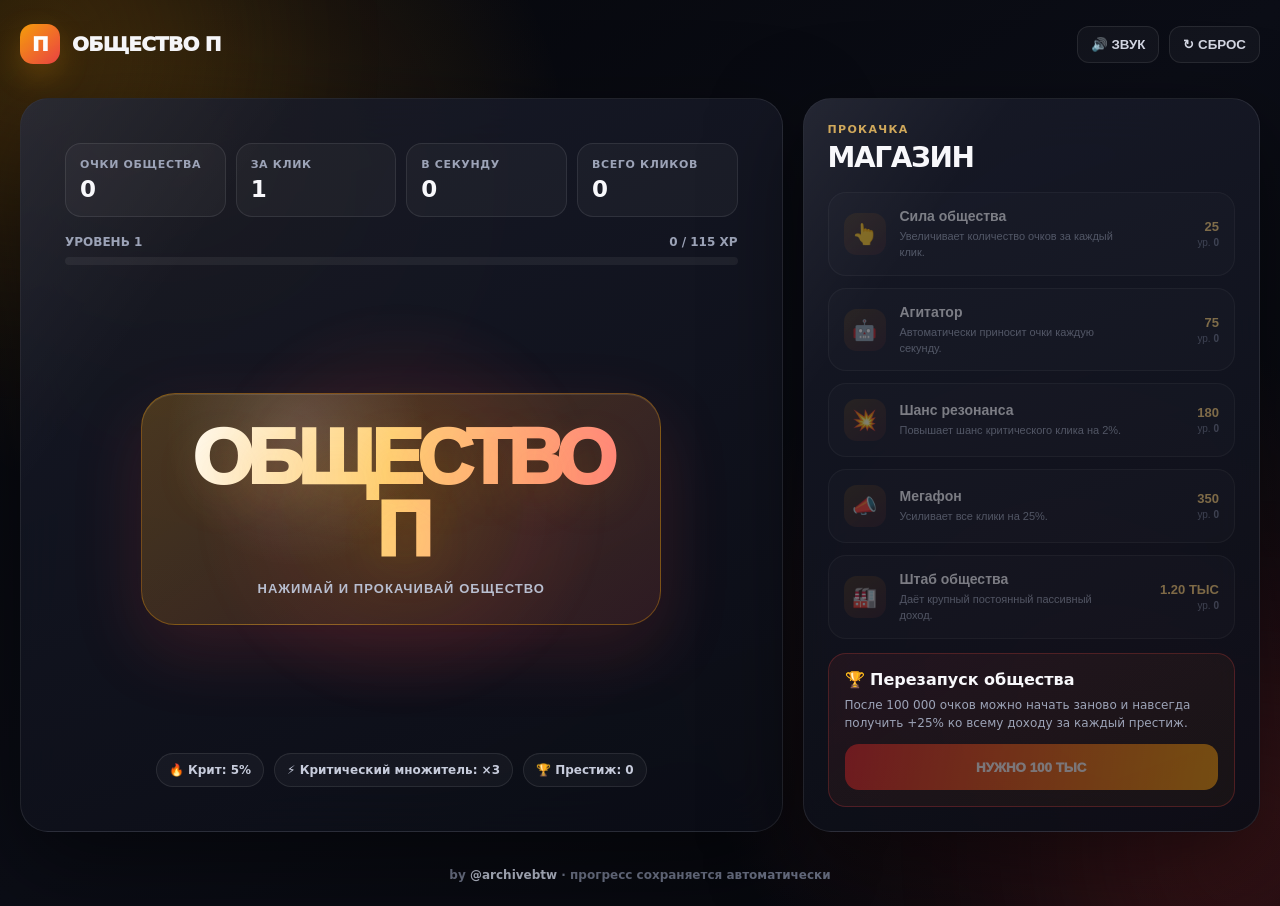
==== index.html @ 6343452e "Add files via upload" ====
<!DOCTYPE html>
<html lang="ru">
<head>
  <meta charset="UTF-8" />
  <meta name="viewport" content="width=device-width, initial-scale=1.0" />
  <meta name="theme-color" content="#08090f" />
  <title>ОБЩЕСТВО П — Кликер</title>
  <style>
    :root {
      --bg: #07080d;
      --panel: rgba(18, 20, 30, .84);
      --panel-strong: rgba(25, 28, 41, .96);
      --text: #f8f8fb;
      --muted: #9ca3b7;
      --line: rgba(255,255,255,.09);
      --accent: #f59e0b;
      --accent-2: #ef4444;
      --success: #22c55e;
      --danger: #fb7185;
      --shadow: 0 30px 90px rgba(0,0,0,.5);
    }

    * { box-sizing: border-box; }

    html { min-height: 100%; background: var(--bg); }

    body {
      margin: 0;
      min-height: 100vh;
      overflow-x: hidden;
      color: var(--text);
      font-family: Inter, ui-sans-serif, system-ui, -apple-system, BlinkMacSystemFont, "Segoe UI", sans-serif;
      background:
        radial-gradient(circle at 16% 18%, rgba(245,158,11,.17), transparent 28%),
        radial-gradient(circle at 84% 76%, rgba(239,68,68,.15), transparent 30%),
        linear-gradient(145deg, #05060a 0%, #0b0d16 50%, #05060a 100%);
    }

    body::before {
      content: "";
      position: fixed;
      inset: 0;
      pointer-events: none;
      opacity: .22;
      background-image:
        linear-gradient(rgba(255,255,255,.025) 1px, transparent 1px),
        linear-gradient(90deg, rgba(255,255,255,.025) 1px, transparent 1px);
      background-size: 42px 42px;
      mask-image: radial-gradient(circle at center, black, transparent 82%);
    }

    .glow {
      position: fixed;
      width: 360px;
      height: 360px;
      border-radius: 999px;
      filter: blur(100px);
      opacity: .17;
      pointer-events: none;
      animation: drift 11s ease-in-out infinite alternate;
    }

    .glow.one { left: -150px; top: -130px; background: var(--accent); }
    .glow.two { right: -150px; bottom: -130px; background: var(--accent-2); animation-delay: -4s; }

    @keyframes drift {
      to { transform: translate3d(36px, 28px, 0) scale(1.1); }
    }

    .app {
      width: min(1240px, calc(100% - 28px));
      margin: 0 auto;
      min-height: 100vh;
      display: grid;
      grid-template-rows: auto 1fr auto;
      position: relative;
      z-index: 1;
    }

    header {
      display: flex;
      align-items: center;
      justify-content: space-between;
      gap: 16px;
      padding: 24px 0 16px;
    }

    .brand {
      display: flex;
      align-items: center;
      gap: 12px;
      font-weight: 950;
      letter-spacing: -.04em;
      font-size: 20px;
    }

    .brand-mark {
      width: 40px;
      height: 40px;
      display: grid;
      place-items: center;
      border-radius: 13px;
      background: linear-gradient(135deg, #f59e0b, #ef4444);
      box-shadow: 0 12px 30px rgba(245,158,11,.24);
      font-weight: 950;
      color: #fff;
    }

    .header-actions {
      display: flex;
      align-items: center;
      gap: 10px;
    }

    .icon-btn {
      border: 1px solid var(--line);
      color: #d5d8e4;
      background: rgba(255,255,255,.035);
      border-radius: 12px;
      padding: 10px 13px;
      cursor: pointer;
      font-weight: 800;
      transition: transform .18s ease, background .18s ease;
    }

    .icon-btn:hover { transform: translateY(-2px); background: rgba(255,255,255,.07); }

    main {
      padding: 18px 0 36px;
      display: grid;
      grid-template-columns: minmax(0, 1.25fr) minmax(320px, .75fr);
      gap: 20px;
      align-items: stretch;
    }

    .panel {
      border: 1px solid var(--line);
      border-radius: 28px;
      background: linear-gradient(160deg, rgba(25,28,42,.86), rgba(11,13,22,.91));
      box-shadow: var(--shadow);
      backdrop-filter: blur(24px);
      position: relative;
      overflow: hidden;
    }

    .panel::after {
      content: "";
      position: absolute;
      inset: 0;
      pointer-events: none;
      background: linear-gradient(125deg, rgba(255,255,255,.06), transparent 22%);
    }

    .game-panel {
      min-height: 650px;
      padding: clamp(22px, 4vw, 44px);
      display: grid;
      grid-template-rows: auto auto 1fr auto;
      z-index: 1;
    }

    .stats {
      display: grid;
      grid-template-columns: repeat(4, 1fr);
      gap: 10px;
      position: relative;
      z-index: 2;
    }

    .stat-card {
      padding: 14px;
      border: 1px solid var(--line);
      border-radius: 16px;
      background: rgba(255,255,255,.035);
    }

    .stat-card span {
      display: block;
      color: var(--muted);
      font-size: 11px;
      font-weight: 850;
      letter-spacing: .06em;
      text-transform: uppercase;
      margin-bottom: 5px;
    }

    .stat-card strong {
      font-size: clamp(17px, 2vw, 23px);
      letter-spacing: -.03em;
    }

    .level-wrap {
      margin-top: 18px;
      position: relative;
      z-index: 2;
    }

    .level-row {
      display: flex;
      justify-content: space-between;
      color: var(--muted);
      font-size: 12px;
      font-weight: 800;
      margin-bottom: 8px;
    }

    .level-bar {
      height: 8px;
      border-radius: 999px;
      background: rgba(255,255,255,.06);
      overflow: hidden;
    }

    .level-fill {
      height: 100%;
      width: 0%;
      border-radius: inherit;
      background: linear-gradient(90deg, var(--accent), var(--accent-2));
      box-shadow: 0 0 18px rgba(245,158,11,.3);
      transition: width .25s ease;
    }

    .click-zone {
      display: grid;
      place-items: center;
      align-content: center;
      min-height: 360px;
      position: relative;
      z-index: 2;
      isolation: isolate;
    }

    .click-zone::before {
      content: "";
      position: absolute;
      width: min(430px, 78vw);
      aspect-ratio: 1;
      border-radius: 50%;
      background:
        radial-gradient(circle, rgba(245,158,11,.15), rgba(239,68,68,.06) 45%, transparent 68%);
      filter: blur(3px);
      z-index: -1;
      animation: breathe 3.5s ease-in-out infinite;
    }

    @keyframes breathe {
      50% { transform: scale(1.08); opacity: .82; }
    }

    .click-button {
      width: min(520px, 92%);
      min-height: 190px;
      padding: 28px 24px;
      border: 1px solid rgba(245,158,11,.34);
      border-radius: 34px;
      color: #fff;
      cursor: pointer;
      user-select: none;
      -webkit-tap-highlight-color: transparent;
      background:
        radial-gradient(circle at 30% 18%, rgba(255,255,255,.15), transparent 32%),
        linear-gradient(145deg, rgba(245,158,11,.22), rgba(239,68,68,.12)),
        rgba(255,255,255,.025);
      box-shadow:
        0 26px 70px rgba(239,68,68,.16),
        inset 0 1px 0 rgba(255,255,255,.1);
      transition: transform .08s ease, border-color .18s ease, filter .18s ease;
      position: relative;
      overflow: hidden;
    }

    .click-button:hover {
      filter: brightness(1.08);
      border-color: rgba(245,158,11,.56);
    }

    .click-button:active,
    .click-button.pressed {
      transform: scale(.965);
    }

    .click-label {
      display: block;
      font-size: clamp(38px, 7vw, 78px);
      line-height: .92;
      font-weight: 1000;
      letter-spacing: -.075em;
      text-transform: uppercase;
      background: linear-gradient(100deg, #fff 0%, #ffd37a 46%, #ff7a7a 100%);
      -webkit-background-clip: text;
      background-clip: text;
      color: transparent;
      text-shadow: 0 16px 45px rgba(245,158,11,.12);
    }

    .click-hint {
      display: block;
      margin-top: 15px;
      color: #b8becf;
      font-size: 13px;
      font-weight: 800;
      letter-spacing: .08em;
      text-transform: uppercase;
    }

    .floating {
      position: fixed;
      z-index: 999;
      pointer-events: none;
      font-weight: 1000;
      font-size: 22px;
      color: #ffd37a;
      text-shadow: 0 3px 14px rgba(0,0,0,.7);
      animation: floatUp .85s ease-out forwards;
    }

    .floating.critical {
      color: #ff7373;
      font-size: 28px;
    }

    @keyframes floatUp {
      from { opacity: 1; transform: translate(-50%, -20%) scale(.85); }
      to { opacity: 0; transform: translate(-50%, -145%) scale(1.15); }
    }

    .bottom-info {
      display: flex;
      justify-content: center;
      gap: 10px;
      flex-wrap: wrap;
      position: relative;
      z-index: 2;
    }

    .chip {
      padding: 9px 12px;
      border: 1px solid var(--line);
      border-radius: 999px;
      color: #c7ccdc;
      background: rgba(255,255,255,.035);
      font-size: 12px;
      font-weight: 800;
    }

    .shop-panel {
      padding: 24px;
      position: relative;
      z-index: 1;
    }

    .shop-header {
      display: flex;
      justify-content: space-between;
      align-items: end;
      gap: 16px;
      margin-bottom: 18px;
      position: relative;
      z-index: 2;
    }

    .eyebrow {
      margin: 0 0 5px;
      color: #d0a85b;
      font-size: 11px;
      font-weight: 900;
      letter-spacing: .12em;
      text-transform: uppercase;
    }

    h1, h2, p { margin-top: 0; }

    h2 {
      margin-bottom: 0;
      font-size: 28px;
      letter-spacing: -.05em;
    }

    .shop-list {
      display: grid;
      gap: 12px;
      position: relative;
      z-index: 2;
    }

    .upgrade {
      width: 100%;
      border: 1px solid var(--line);
      border-radius: 18px;
      color: var(--text);
      background: rgba(255,255,255,.035);
      padding: 15px;
      display: grid;
      grid-template-columns: 44px 1fr auto;
      gap: 12px;
      align-items: center;
      text-align: left;
      cursor: pointer;
      transition: transform .18s ease, border-color .18s ease, background .18s ease;
    }

    .upgrade:hover:not(:disabled) {
      transform: translateY(-2px);
      border-color: rgba(245,158,11,.4);
      background: rgba(245,158,11,.075);
    }

    .upgrade:disabled {
      opacity: .46;
      cursor: not-allowed;
    }

    .upgrade-icon {
      width: 42px;
      height: 42px;
      display: grid;
      place-items: center;
      border-radius: 13px;
      background: linear-gradient(145deg, rgba(245,158,11,.17), rgba(239,68,68,.11));
      font-size: 20px;
    }

    .upgrade-main strong {
      display: block;
      font-size: 14px;
      margin-bottom: 4px;
    }

    .upgrade-main span {
      color: var(--muted);
      font-size: 11px;
      line-height: 1.35;
    }

    .upgrade-price {
      min-width: 82px;
      text-align: right;
    }

    .upgrade-price strong {
      display: block;
      color: #ffd37a;
      font-size: 13px;
    }

    .upgrade-price span {
      color: #747b91;
      font-size: 10px;
    }

    .prestige-box {
      margin-top: 14px;
      padding: 16px;
      border: 1px solid rgba(239,68,68,.24);
      border-radius: 18px;
      background: linear-gradient(145deg, rgba(239,68,68,.08), rgba(245,158,11,.045));
      position: relative;
      z-index: 2;
    }

    .prestige-box h3 {
      margin: 0 0 7px;
      font-size: 16px;
    }

    .prestige-box p {
      margin: 0 0 12px;
      color: var(--muted);
      font-size: 12px;
      line-height: 1.5;
    }

    .prestige-btn {
      width: 100%;
      min-height: 46px;
      border: 0;
      border-radius: 14px;
      color: #fff;
      cursor: pointer;
      font-weight: 950;
      background: linear-gradient(100deg, #dc2626, #f59e0b);
      transition: transform .18s ease, filter .18s ease;
    }

    .prestige-btn:hover:not(:disabled) { transform: translateY(-2px); filter: brightness(1.08); }
    .prestige-btn:disabled { opacity: .42; cursor: not-allowed; }

    footer {
      padding: 0 0 24px;
      text-align: center;
      color: #72798e;
      font-size: 12px;
      font-weight: 750;
    }

    footer strong { color: #bec4d4; }

    .toast {
      position: fixed;
      left: 50%;
      bottom: 28px;
      transform: translate(-50%, 20px);
      opacity: 0;
      z-index: 2000;
      padding: 11px 16px;
      border: 1px solid var(--line);
      border-radius: 13px;
      color: #fff;
      background: rgba(17,19,28,.94);
      box-shadow: 0 18px 50px rgba(0,0,0,.38);
      pointer-events: none;
      transition: opacity .22s ease, transform .22s ease;
      font-size: 13px;
      font-weight: 800;
    }

    .toast.show { opacity: 1; transform: translate(-50%, 0); }

    @media (max-width: 960px) {
      main { grid-template-columns: 1fr; }
      .game-panel { min-height: auto; }
    }

    @media (max-width: 640px) {
      .app { width: min(100% - 16px, 1240px); }
      header { padding-top: 14px; }
      .brand { font-size: 17px; }
      .icon-btn span { display: none; }
      main { padding-top: 8px; gap: 12px; }
      .panel { border-radius: 22px; }
      .game-panel, .shop-panel { padding: 17px; }
      .stats { grid-template-columns: repeat(2, 1fr); }
      .click-zone { min-height: 310px; }
      .click-button { min-height: 170px; border-radius: 26px; width: 100%; }
      .upgrade { grid-template-columns: 40px 1fr; }
      .upgrade-price { grid-column: 2; text-align: left; display: flex; gap: 6px; align-items: baseline; }
    }

    @media (prefers-reduced-motion: reduce) {
      *, *::before, *::after {
        animation-duration: .01ms !important;
        animation-iteration-count: 1 !important;
        transition-duration: .01ms !important;
      }
    }
  </style>
</head>
<body>
  <div class="glow one"></div>
  <div class="glow two"></div>

  <div class="app">
    <header>
      <div class="brand">
        <div class="brand-mark">П</div>
        ОБЩЕСТВО П
      </div>
      <div class="header-actions">
        <button class="icon-btn" id="soundBtn" title="Звук">🔊 <span>ЗВУК</span></button>
        <button class="icon-btn" id="resetBtn" title="Сбросить прогресс">↻ <span>СБРОС</span></button>
      </div>
    </header>

    <main>
      <section class="panel game-panel">
        <div class="stats">
          <div class="stat-card">
            <span>Очки общества</span>
            <strong id="score">0</strong>
          </div>
          <div class="stat-card">
            <span>За клик</span>
            <strong id="perClick">1</strong>
          </div>
          <div class="stat-card">
            <span>В секунду</span>
            <strong id="perSecond">0</strong>
          </div>
          <div class="stat-card">
            <span>Всего кликов</span>
            <strong id="totalClicks">0</strong>
          </div>
        </div>

        <div class="level-wrap">
          <div class="level-row">
            <span id="levelText">УРОВЕНЬ 1</span>
            <span id="xpText">0 / 100 XP</span>
          </div>
          <div class="level-bar">
            <div class="level-fill" id="levelFill"></div>
          </div>
        </div>

        <div class="click-zone">
          <button class="click-button" id="clickButton" aria-label="Кликнуть по ОБЩЕСТВО П">
            <span class="click-label">ОБЩЕСТВО П</span>
            <span class="click-hint">НАЖИМАЙ И ПРОКАЧИВАЙ ОБЩЕСТВО</span>
          </button>
        </div>

        <div class="bottom-info">
          <div class="chip">🔥 Крит: <span id="critChance">5%</span></div>
          <div class="chip">⚡ Критический множитель: <span id="critMultiplier">×3</span></div>
          <div class="chip">🏆 Престиж: <span id="prestigeCount">0</span></div>
        </div>
      </section>

      <aside class="panel shop-panel">
        <div class="shop-header">
          <div>
            <p class="eyebrow">Прокачка</p>
            <h2>МАГАЗИН</h2>
          </div>
        </div>

        <div class="shop-list">
          <button class="upgrade" data-upgrade="click">
            <div class="upgrade-icon">👆</div>
            <div class="upgrade-main">
              <strong>Сила общества</strong>
              <span>Увеличивает количество очков за каждый клик.</span>
            </div>
            <div class="upgrade-price">
              <strong id="clickPrice">25</strong>
              <span>ур. <b id="clickLevel">0</b></span>
            </div>
          </button>

          <button class="upgrade" data-upgrade="auto">
            <div class="upgrade-icon">🤖</div>
            <div class="upgrade-main">
              <strong>Агитатор</strong>
              <span>Автоматически приносит очки каждую секунду.</span>
            </div>
            <div class="upgrade-price">
              <strong id="autoPrice">75</strong>
              <span>ур. <b id="autoLevel">0</b></span>
            </div>
          </button>

          <button class="upgrade" data-upgrade="crit">
            <div class="upgrade-icon">💥</div>
            <div class="upgrade-main">
              <strong>Шанс резонанса</strong>
              <span>Повышает шанс критического клика на 2%.</span>
            </div>
            <div class="upgrade-price">
              <strong id="critPrice">180</strong>
              <span>ур. <b id="critLevel">0</b></span>
            </div>
          </button>

          <button class="upgrade" data-upgrade="multiplier">
            <div class="upgrade-icon">📣</div>
            <div class="upgrade-main">
              <strong>Мегафон</strong>
              <span>Усиливает все клики на 25%.</span>
            </div>
            <div class="upgrade-price">
              <strong id="multiplierPrice">350</strong>
              <span>ур. <b id="multiplierLevel">0</b></span>
            </div>
          </button>

          <button class="upgrade" data-upgrade="factory">
            <div class="upgrade-icon">🏭</div>
            <div class="upgrade-main">
              <strong>Штаб общества</strong>
              <span>Даёт крупный постоянный пассивный доход.</span>
            </div>
            <div class="upgrade-price">
              <strong id="factoryPrice">1200</strong>
              <span>ур. <b id="factoryLevel">0</b></span>
            </div>
          </button>
        </div>

        <div class="prestige-box">
          <h3>🏆 Перезапуск общества</h3>
          <p>
            После 100 000 очков можно начать заново и навсегда получить +25% ко всему доходу за каждый престиж.
          </p>
          <button class="prestige-btn" id="prestigeBtn" disabled>НУЖНО 100 000</button>
        </div>
      </aside>
    </main>

    <footer>by <strong>@archivebtw</strong> · прогресс сохраняется автоматически</footer>
  </div>

  <div class="toast" id="toast"></div>

  <script>
    const SAVE_KEY = "obshestvo-p-clicker-save-v1";

    const defaultState = {
      score: 0,
      totalEarned: 0,
      totalClicks: 0,
      clickLevel: 0,
      autoLevel: 0,
      critLevel: 0,
      multiplierLevel: 0,
      factoryLevel: 0,
      prestige: 0,
      sound: true,
      lastSaved: Date.now()
    };

    let state = loadState();
    let audioContext = null;

    const el = {
      score: document.getElementById("score"),
      perClick: document.getElementById("perClick"),
      perSecond: document.getElementById("perSecond"),
      totalClicks: document.getElementById("totalClicks"),
      critChance: document.getElementById("critChance"),
      critMultiplier: document.getElementById("critMultiplier"),
      prestigeCount: document.getElementById("prestigeCount"),
      levelText: document.getElementById("levelText"),
      xpText: document.getElementById("xpText"),
      levelFill: document.getElementById("levelFill"),
      clickButton: document.getElementById("clickButton"),
      prestigeBtn: document.getElementById("prestigeBtn"),
      soundBtn: document.getElementById("soundBtn"),
      toast: document.getElementById("toast")
    };

    const upgradeConfig = {
      click: {
        levelKey: "clickLevel",
        base: 25,
        growth: 1.58,
        priceEl: "clickPrice",
        levelEl: "clickLevel"
      },
      auto: {
        levelKey: "autoLevel",
        base: 75,
        growth: 1.72,
        priceEl: "autoPrice",
        levelEl: "autoLevel"
      },
      crit: {
        levelKey: "critLevel",
        base: 180,
        growth: 1.86,
        priceEl: "critPrice",
        levelEl: "critLevel"
      },
      multiplier: {
        levelKey: "multiplierLevel",
        base: 350,
        growth: 1.92,
        priceEl: "multiplierPrice",
        levelEl: "multiplierLevel"
      },
      factory: {
        levelKey: "factoryLevel",
        base: 1200,
        growth: 2.05,
        priceEl: "factoryPrice",
        levelEl: "factoryLevel"
      }
    };

    function loadState() {
      try {
        const saved = JSON.parse(localStorage.getItem(SAVE_KEY));
        if (!saved) return { ...defaultState };
        return { ...defaultState, ...saved };
      } catch {
        return { ...defaultState };
      }
    }

    function saveState() {
      state.lastSaved = Date.now();
      localStorage.setItem(SAVE_KEY, JSON.stringify(state));
    }

    function compact(value) {
      if (!Number.isFinite(value)) return "0";
      if (value < 1000) return Math.floor(value).toLocaleString("ru-RU");

      const units = [
        [1e15, "КВ"],
        [1e12, "Т"],
        [1e9, "МЛРД"],
        [1e6, "МЛН"],
        [1e3, "ТЫС"]
      ];

      for (const [size, suffix] of units) {
        if (value >= size) {
          const n = value / size;
          return `${n >= 100 ? n.toFixed(0) : n >= 10 ? n.toFixed(1) : n.toFixed(2)} ${suffix}`;
        }
      }

      return Math.floor(value).toLocaleString("ru-RU");
    }

    function prestigeMultiplier() {
      return 1 + state.prestige * 0.25;
    }

    function globalMultiplier() {
      return (1 + state.multiplierLevel * 0.25) * prestigeMultiplier();
    }

    function clickPower() {
      const base = 1 + state.clickLevel * 2 + Math.floor(state.clickLevel / 5) * 5;
      return base * globalMultiplier();
    }

    function passiveIncome() {
      const auto = state.autoLevel * 1.5;
      const factory = state.factoryLevel * 28;
      return (auto + factory) * globalMultiplier();
    }

    function criticalChance() {
      return Math.min(0.65, 0.05 + state.critLevel * 0.02);
    }

    function upgradePrice(type) {
      const cfg = upgradeConfig[type];
      return Math.floor(cfg.base * Math.pow(cfg.growth, state[cfg.levelKey]));
    }

    function playerLevel() {
      return Math.floor(Math.sqrt(state.totalEarned / 115)) + 1;
    }

    function levelProgress() {
      const level = playerLevel();
      const prev = Math.pow(level - 1, 2) * 115;
      const next = Math.pow(level, 2) * 115;
      const current = Math.max(0, state.totalEarned - prev);
      const need = Math.max(1, next - prev);
      return { level, current, need, percent: Math.min(100, current / need * 100) };
    }

    function render() {
      el.score.textContent = compact(state.score);
      el.perClick.textContent = compact(clickPower());
      el.perSecond.textContent = compact(passiveIncome());
      el.totalClicks.textContent = compact(state.totalClicks);
      el.critChance.textContent = `${Math.round(criticalChance() * 100)}%`;
      el.critMultiplier.textContent = "×3";
      el.prestigeCount.textContent = state.prestige;

      const level = levelProgress();
      el.levelText.textContent = `УРОВЕНЬ ${level.level}`;
      el.xpText.textContent = `${compact(level.current)} / ${compact(level.need)} XP`;
      el.levelFill.style.width = `${level.percent}%`;

      for (const [type, cfg] of Object.entries(upgradeConfig)) {
        const price = upgradePrice(type);
        document.getElementById(cfg.priceEl).textContent = compact(price);
        document.getElementById(cfg.levelEl).textContent = state[cfg.levelKey];

        const button = document.querySelector(`[data-upgrade="${type}"]`);
        button.disabled = state.score < price;
      }

      const canPrestige = state.score >= 100000;
      el.prestigeBtn.disabled = !canPrestige;
      el.prestigeBtn.textContent = canPrestige
        ? `ПЕРЕЗАПУСТИТЬ · +25% НАВСЕГДА`
        : `НУЖНО ${compact(100000 - state.score)}`;

      el.soundBtn.innerHTML = state.sound
        ? '🔊 <span>ЗВУК</span>'
        : '🔇 <span>ЗВУК</span>';
    }

    function addScore(amount) {
      state.score += amount;
      state.totalEarned += amount;
    }

    function clickGame(event) {
      const critical = Math.random() < criticalChance();
      const amount = clickPower() * (critical ? 3 : 1);

      addScore(amount);
      state.totalClicks += 1;

      el.clickButton.classList.add("pressed");
      setTimeout(() => el.clickButton.classList.remove("pressed"), 80);

      createFloating(event.clientX || window.innerWidth / 2, event.clientY || window.innerHeight / 2, amount, critical);
      playClickSound(critical);
      render();
    }

    function createFloating(x, y, amount, critical) {
      const node = document.createElement("div");
      node.className = `floating${critical ? " critical" : ""}`;
      node.textContent = `${critical ? "КРИТ! " : "+"}${compact(amount)}`;
      node.style.left = `${x}px`;
      node.style.top = `${y}px`;
      document.body.appendChild(node);
      setTimeout(() => node.remove(), 900);
    }

    function buyUpgrade(type) {
      const cfg = upgradeConfig[type];
      const price = upgradePrice(type);

      if (state.score < price) return;

      state.score -= price;
      state[cfg.levelKey] += 1;
      playUpgradeSound();
      showToast("Прокачка куплена");
      render();
      saveState();
    }

    function doPrestige() {
      if (state.score < 100000) return;

      state.prestige += 1;
      state.score = 0;
      state.clickLevel = 0;
      state.autoLevel = 0;
      state.critLevel = 0;
      state.multiplierLevel = 0;
      state.factoryLevel = 0;

      showToast(`Престиж ${state.prestige}: доход увеличен навсегда`);
      playUpgradeSound();
      render();
      saveState();
    }

    function showToast(text) {
      el.toast.textContent = text;
      el.toast.classList.add("show");
      clearTimeout(showToast.timer);
      showToast.timer = setTimeout(() => el.toast.classList.remove("show"), 1800);
    }

    function ensureAudio() {
      if (!state.sound) return null;
      if (!audioContext) {
        const AudioCtx = window.AudioContext || window.webkitAudioContext;
        if (!AudioCtx) return null;
        audioContext = new AudioCtx();
      }
      return audioContext;
    }

    function tone(frequency, duration, volume = .035, type = "sine") {
      const ctx = ensureAudio();
      if (!ctx) return;

      const oscillator = ctx.createOscillator();
      const gain = ctx.createGain();
      oscillator.type = type;
      oscillator.frequency.value = frequency;
      gain.gain.value = volume;
      oscillator.connect(gain);
      gain.connect(ctx.destination);
      oscillator.start();
      gain.gain.exponentialRampToValueAtTime(.0001, ctx.currentTime + duration);
      oscillator.stop(ctx.currentTime + duration);
    }

    function playClickSound(critical) {
      if (critical) {
        tone(360, .12, .045, "square");
        setTimeout(() => tone(620, .12, .035, "square"), 45);
      } else {
        tone(190, .06, .025, "sine");
      }
    }

    function playUpgradeSound() {
      tone(320, .12, .035, "triangle");
      setTimeout(() => tone(480, .15, .035, "triangle"), 80);
    }

    el.clickButton.addEventListener("click", clickGame);

    document.querySelectorAll("[data-upgrade]").forEach(button => {
      button.addEventListener("click", () => buyUpgrade(button.dataset.upgrade));
    });

    el.prestigeBtn.addEventListener("click", doPrestige);

    el.soundBtn.addEventListener("click", () => {
      state.sound = !state.sound;
      render();
      saveState();
      showToast(state.sound ? "Звук включён" : "Звук выключен");
    });

    document.getElementById("resetBtn").addEventListener("click", () => {
      const confirmed = confirm("Полностью сбросить весь прогресс кликера?");
      if (!confirmed) return;
      state = { ...defaultState, sound: state.sound };
      saveState();
      render();
      showToast("Прогресс сброшен");
    });

    document.addEventListener("keydown", event => {
      if (event.code === "Space" || event.code === "Enter") {
        const activeTag = document.activeElement?.tagName;
        if (activeTag === "BUTTON" && document.activeElement !== el.clickButton) return;
        event.preventDefault();
        const rect = el.clickButton.getBoundingClientRect();
        clickGame({
          clientX: rect.left + rect.width / 2,
          clientY: rect.top + rect.height / 2
        });
      }
    });

    const awaySeconds = Math.min(
      4 * 60 * 60,
      Math.max(0, (Date.now() - (state.lastSaved || Date.now())) / 1000)
    );

    const awayIncome = passiveIncome() * awaySeconds * 0.5;
    if (awayIncome >= 1) {
      addScore(awayIncome);
      showToast(`Пока тебя не было: +${compact(awayIncome)}`);
    }

    setInterval(() => {
      const income = passiveIncome() / 10;
      if (income > 0) {
        addScore(income);
        render();
      }
    }, 100);

    setInterval(saveState, 5000);
    window.addEventListener("beforeunload", saveState);

    render();
  </script>
</body>
</html>
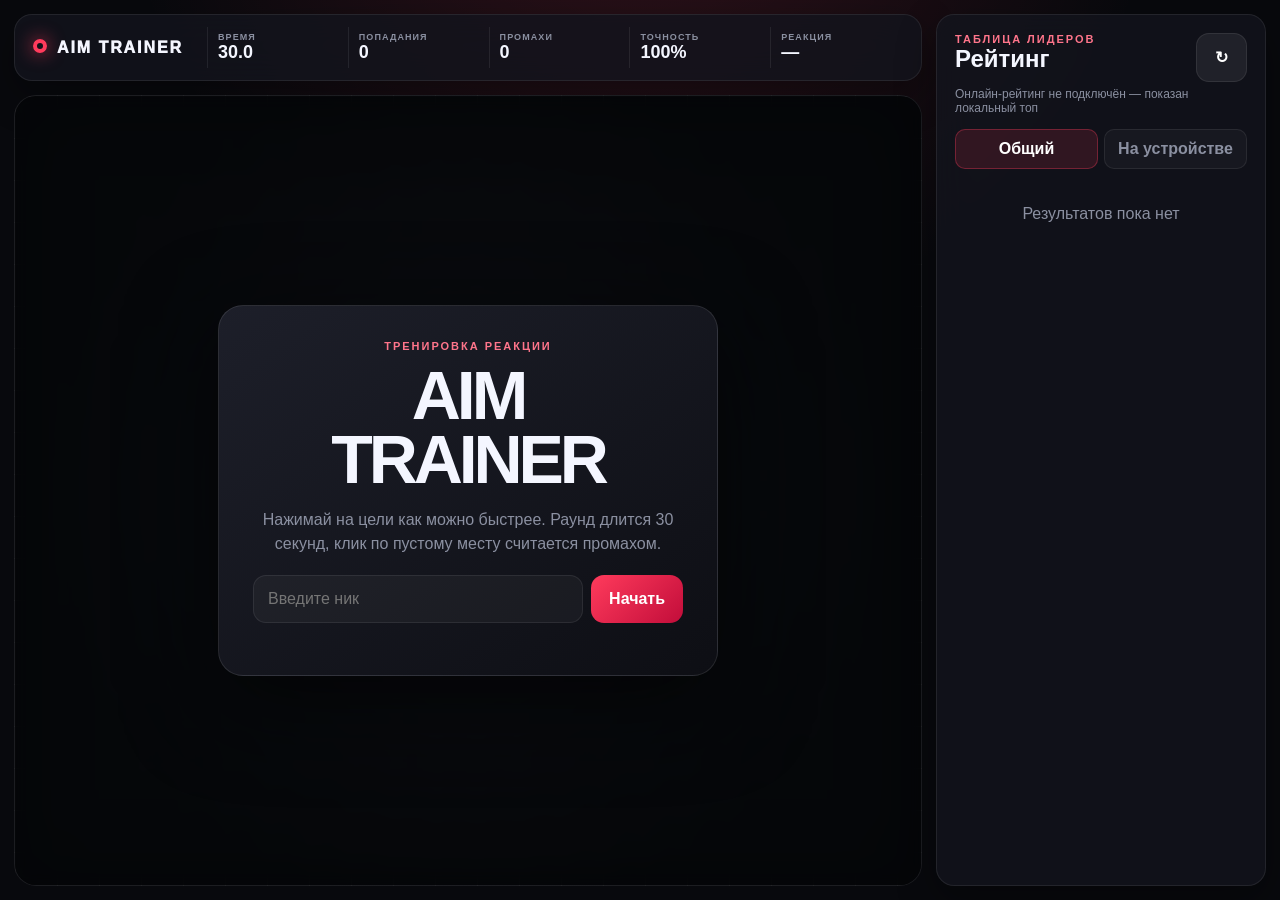
==== commit 8094c921: "Add aim trainer with leaderboard" ====
--- a/index.html
+++ b/index.html
@@ -1,1051 +1,48 @@
 <!DOCTYPE html>
 <html lang="ru">
 <head>
-  <meta charset="UTF-8" />
-  <meta name="viewport" content="width=device-width, initial-scale=1.0" />
-  <meta name="theme-color" content="#08090f" />
-  <title>ОБЩЕСТВО П — Кликер</title>
-  <style>
-    :root {
-      --bg: #07080d;
-      --panel: rgba(18, 20, 30, .84);
-      --panel-strong: rgba(25, 28, 41, .96);
-      --text: #f8f8fb;
-      --muted: #9ca3b7;
-      --line: rgba(255,255,255,.09);
-      --accent: #f59e0b;
-      --accent-2: #ef4444;
-      --success: #22c55e;
-      --danger: #fb7185;
-      --shadow: 0 30px 90px rgba(0,0,0,.5);
-    }
-
-    * { box-sizing: border-box; }
-
-    html { min-height: 100%; background: var(--bg); }
-
-    body {
-      margin: 0;
-      min-height: 100vh;
-      overflow-x: hidden;
-      color: var(--text);
-      font-family: Inter, ui-sans-serif, system-ui, -apple-system, BlinkMacSystemFont, "Segoe UI", sans-serif;
-      background:
-        radial-gradient(circle at 16% 18%, rgba(245,158,11,.17), transparent 28%),
-        radial-gradient(circle at 84% 76%, rgba(239,68,68,.15), transparent 30%),
-        linear-gradient(145deg, #05060a 0%, #0b0d16 50%, #05060a 100%);
-    }
-
-    body::before {
-      content: "";
-      position: fixed;
-      inset: 0;
-      pointer-events: none;
-      opacity: .22;
-      background-image:
-        linear-gradient(rgba(255,255,255,.025) 1px, transparent 1px),
-        linear-gradient(90deg, rgba(255,255,255,.025) 1px, transparent 1px);
-      background-size: 42px 42px;
-      mask-image: radial-gradient(circle at center, black, transparent 82%);
-    }
-
-    .glow {
-      position: fixed;
-      width: 360px;
-      height: 360px;
-      border-radius: 999px;
-      filter: blur(100px);
-      opacity: .17;
-      pointer-events: none;
-      animation: drift 11s ease-in-out infinite alternate;
-    }
-
-    .glow.one { left: -150px; top: -130px; background: var(--accent); }
-    .glow.two { right: -150px; bottom: -130px; background: var(--accent-2); animation-delay: -4s; }
-
-    @keyframes drift {
-      to { transform: translate3d(36px, 28px, 0) scale(1.1); }
-    }
-
-    .app {
-      width: min(1240px, calc(100% - 28px));
-      margin: 0 auto;
-      min-height: 100vh;
-      display: grid;
-      grid-template-rows: auto 1fr auto;
-      position: relative;
-      z-index: 1;
-    }
-
-    header {
-      display: flex;
-      align-items: center;
-      justify-content: space-between;
-      gap: 16px;
-      padding: 24px 0 16px;
-    }
-
-    .brand {
-      display: flex;
-      align-items: center;
-      gap: 12px;
-      font-weight: 950;
-      letter-spacing: -.04em;
-      font-size: 20px;
-    }
-
-    .brand-mark {
-      width: 40px;
-      height: 40px;
-      display: grid;
-      place-items: center;
-      border-radius: 13px;
-      background: linear-gradient(135deg, #f59e0b, #ef4444);
-      box-shadow: 0 12px 30px rgba(245,158,11,.24);
-      font-weight: 950;
-      color: #fff;
-    }
-
-    .header-actions {
-      display: flex;
-      align-items: center;
-      gap: 10px;
-    }
-
-    .icon-btn {
-      border: 1px solid var(--line);
-      color: #d5d8e4;
-      background: rgba(255,255,255,.035);
-      border-radius: 12px;
-      padding: 10px 13px;
-      cursor: pointer;
-      font-weight: 800;
-      transition: transform .18s ease, background .18s ease;
-    }
-
-    .icon-btn:hover { transform: translateY(-2px); background: rgba(255,255,255,.07); }
-
-    main {
-      padding: 18px 0 36px;
-      display: grid;
-      grid-template-columns: minmax(0, 1.25fr) minmax(320px, .75fr);
-      gap: 20px;
-      align-items: stretch;
-    }
-
-    .panel {
-      border: 1px solid var(--line);
-      border-radius: 28px;
-      background: linear-gradient(160deg, rgba(25,28,42,.86), rgba(11,13,22,.91));
-      box-shadow: var(--shadow);
-      backdrop-filter: blur(24px);
-      position: relative;
-      overflow: hidden;
-    }
-
-    .panel::after {
-      content: "";
-      position: absolute;
-      inset: 0;
-      pointer-events: none;
-      background: linear-gradient(125deg, rgba(255,255,255,.06), transparent 22%);
-    }
-
-    .game-panel {
-      min-height: 650px;
-      padding: clamp(22px, 4vw, 44px);
-      display: grid;
-      grid-template-rows: auto auto 1fr auto;
-      z-index: 1;
-    }
-
-    .stats {
-      display: grid;
-      grid-template-columns: repeat(4, 1fr);
-      gap: 10px;
-      position: relative;
-      z-index: 2;
-    }
-
-    .stat-card {
-      padding: 14px;
-      border: 1px solid var(--line);
-      border-radius: 16px;
-      background: rgba(255,255,255,.035);
-    }
-
-    .stat-card span {
-      display: block;
-      color: var(--muted);
-      font-size: 11px;
-      font-weight: 850;
-      letter-spacing: .06em;
-      text-transform: uppercase;
-      margin-bottom: 5px;
-    }
-
-    .stat-card strong {
-      font-size: clamp(17px, 2vw, 23px);
-      letter-spacing: -.03em;
-    }
-
-    .level-wrap {
-      margin-top: 18px;
-      position: relative;
-      z-index: 2;
-    }
-
-    .level-row {
-      display: flex;
-      justify-content: space-between;
-      color: var(--muted);
-      font-size: 12px;
-      font-weight: 800;
-      margin-bottom: 8px;
-    }
-
-    .level-bar {
-      height: 8px;
-      border-radius: 999px;
-      background: rgba(255,255,255,.06);
-      overflow: hidden;
-    }
-
-    .level-fill {
-      height: 100%;
-      width: 0%;
-      border-radius: inherit;
-      background: linear-gradient(90deg, var(--accent), var(--accent-2));
-      box-shadow: 0 0 18px rgba(245,158,11,.3);
-      transition: width .25s ease;
-    }
-
-    .click-zone {
-      display: grid;
-      place-items: center;
-      align-content: center;
-      min-height: 360px;
-      position: relative;
-      z-index: 2;
-      isolation: isolate;
-    }
-
-    .click-zone::before {
-      content: "";
-      position: absolute;
-      width: min(430px, 78vw);
-      aspect-ratio: 1;
-      border-radius: 50%;
-      background:
-        radial-gradient(circle, rgba(245,158,11,.15), rgba(239,68,68,.06) 45%, transparent 68%);
-      filter: blur(3px);
-      z-index: -1;
-      animation: breathe 3.5s ease-in-out infinite;
-    }
-
-    @keyframes breathe {
-      50% { transform: scale(1.08); opacity: .82; }
-    }
-
-    .click-button {
-      width: min(520px, 92%);
-      min-height: 190px;
-      padding: 28px 24px;
-      border: 1px solid rgba(245,158,11,.34);
-      border-radius: 34px;
-      color: #fff;
-      cursor: pointer;
-      user-select: none;
-      -webkit-tap-highlight-color: transparent;
-      background:
-        radial-gradient(circle at 30% 18%, rgba(255,255,255,.15), transparent 32%),
-        linear-gradient(145deg, rgba(245,158,11,.22), rgba(239,68,68,.12)),
-        rgba(255,255,255,.025);
-      box-shadow:
-        0 26px 70px rgba(239,68,68,.16),
-        inset 0 1px 0 rgba(255,255,255,.1);
-      transition: transform .08s ease, border-color .18s ease, filter .18s ease;
-      position: relative;
-      overflow: hidden;
-    }
-
-    .click-button:hover {
-      filter: brightness(1.08);
-      border-color: rgba(245,158,11,.56);
-    }
-
-    .click-button:active,
-    .click-button.pressed {
-      transform: scale(.965);
-    }
-
-    .click-label {
-      display: block;
-      font-size: clamp(38px, 7vw, 78px);
-      line-height: .92;
-      font-weight: 1000;
-      letter-spacing: -.075em;
-      text-transform: uppercase;
-      background: linear-gradient(100deg, #fff 0%, #ffd37a 46%, #ff7a7a 100%);
-      -webkit-background-clip: text;
-      background-clip: text;
-      color: transparent;
-      text-shadow: 0 16px 45px rgba(245,158,11,.12);
-    }
-
-    .click-hint {
-      display: block;
-      margin-top: 15px;
-      color: #b8becf;
-      font-size: 13px;
-      font-weight: 800;
-      letter-spacing: .08em;
-      text-transform: uppercase;
-    }
-
-    .floating {
-      position: fixed;
-      z-index: 999;
-      pointer-events: none;
-      font-weight: 1000;
-      font-size: 22px;
-      color: #ffd37a;
-      text-shadow: 0 3px 14px rgba(0,0,0,.7);
-      animation: floatUp .85s ease-out forwards;
-    }
-
-    .floating.critical {
-      color: #ff7373;
-      font-size: 28px;
-    }
-
-    @keyframes floatUp {
-      from { opacity: 1; transform: translate(-50%, -20%) scale(.85); }
-      to { opacity: 0; transform: translate(-50%, -145%) scale(1.15); }
-    }
-
-    .bottom-info {
-      display: flex;
-      justify-content: center;
-      gap: 10px;
-      flex-wrap: wrap;
-      position: relative;
-      z-index: 2;
-    }
-
-    .chip {
-      padding: 9px 12px;
-      border: 1px solid var(--line);
-      border-radius: 999px;
-      color: #c7ccdc;
-      background: rgba(255,255,255,.035);
-      font-size: 12px;
-      font-weight: 800;
-    }
-
-    .shop-panel {
-      padding: 24px;
-      position: relative;
-      z-index: 1;
-    }
-
-    .shop-header {
-      display: flex;
-      justify-content: space-between;
-      align-items: end;
-      gap: 16px;
-      margin-bottom: 18px;
-      position: relative;
-      z-index: 2;
-    }
-
-    .eyebrow {
-      margin: 0 0 5px;
-      color: #d0a85b;
-      font-size: 11px;
-      font-weight: 900;
-      letter-spacing: .12em;
-      text-transform: uppercase;
-    }
-
-    h1, h2, p { margin-top: 0; }
-
-    h2 {
-      margin-bottom: 0;
-      font-size: 28px;
-      letter-spacing: -.05em;
-    }
-
-    .shop-list {
-      display: grid;
-      gap: 12px;
-      position: relative;
-      z-index: 2;
-    }
-
-    .upgrade {
-      width: 100%;
-      border: 1px solid var(--line);
-      border-radius: 18px;
-      color: var(--text);
-      background: rgba(255,255,255,.035);
-      padding: 15px;
-      display: grid;
-      grid-template-columns: 44px 1fr auto;
-      gap: 12px;
-      align-items: center;
-      text-align: left;
-      cursor: pointer;
-      transition: transform .18s ease, border-color .18s ease, background .18s ease;
-    }
-
-    .upgrade:hover:not(:disabled) {
-      transform: translateY(-2px);
-      border-color: rgba(245,158,11,.4);
-      background: rgba(245,158,11,.075);
-    }
-
-    .upgrade:disabled {
-      opacity: .46;
-      cursor: not-allowed;
-    }
-
-    .upgrade-icon {
-      width: 42px;
-      height: 42px;
-      display: grid;
-      place-items: center;
-      border-radius: 13px;
-      background: linear-gradient(145deg, rgba(245,158,11,.17), rgba(239,68,68,.11));
-      font-size: 20px;
-    }
-
-    .upgrade-main strong {
-      display: block;
-      font-size: 14px;
-      margin-bottom: 4px;
-    }
-
-    .upgrade-main span {
-      color: var(--muted);
-      font-size: 11px;
-      line-height: 1.35;
-    }
-
-    .upgrade-price {
-      min-width: 82px;
-      text-align: right;
-    }
-
-    .upgrade-price strong {
-      display: block;
-      color: #ffd37a;
-      font-size: 13px;
-    }
-
-    .upgrade-price span {
-      color: #747b91;
-      font-size: 10px;
-    }
-
-    .prestige-box {
-      margin-top: 14px;
-      padding: 16px;
-      border: 1px solid rgba(239,68,68,.24);
-      border-radius: 18px;
-      background: linear-gradient(145deg, rgba(239,68,68,.08), rgba(245,158,11,.045));
-      position: relative;
-      z-index: 2;
-    }
-
-    .prestige-box h3 {
-      margin: 0 0 7px;
-      font-size: 16px;
-    }
-
-    .prestige-box p {
-      margin: 0 0 12px;
-      color: var(--muted);
-      font-size: 12px;
-      line-height: 1.5;
-    }
-
-    .prestige-btn {
-      width: 100%;
-      min-height: 46px;
-      border: 0;
-      border-radius: 14px;
-      color: #fff;
-      cursor: pointer;
-      font-weight: 950;
-      background: linear-gradient(100deg, #dc2626, #f59e0b);
-      transition: transform .18s ease, filter .18s ease;
-    }
-
-    .prestige-btn:hover:not(:disabled) { transform: translateY(-2px); filter: brightness(1.08); }
-    .prestige-btn:disabled { opacity: .42; cursor: not-allowed; }
-
-    footer {
-      padding: 0 0 24px;
-      text-align: center;
-      color: #72798e;
-      font-size: 12px;
-      font-weight: 750;
-    }
-
-    footer strong { color: #bec4d4; }
-
-    .toast {
-      position: fixed;
-      left: 50%;
-      bottom: 28px;
-      transform: translate(-50%, 20px);
-      opacity: 0;
-      z-index: 2000;
-      padding: 11px 16px;
-      border: 1px solid var(--line);
-      border-radius: 13px;
-      color: #fff;
-      background: rgba(17,19,28,.94);
-      box-shadow: 0 18px 50px rgba(0,0,0,.38);
-      pointer-events: none;
-      transition: opacity .22s ease, transform .22s ease;
-      font-size: 13px;
-      font-weight: 800;
-    }
-
-    .toast.show { opacity: 1; transform: translate(-50%, 0); }
-
-    @media (max-width: 960px) {
-      main { grid-template-columns: 1fr; }
-      .game-panel { min-height: auto; }
-    }
-
-    @media (max-width: 640px) {
-      .app { width: min(100% - 16px, 1240px); }
-      header { padding-top: 14px; }
-      .brand { font-size: 17px; }
-      .icon-btn span { display: none; }
-      main { padding-top: 8px; gap: 12px; }
-      .panel { border-radius: 22px; }
-      .game-panel, .shop-panel { padding: 17px; }
-      .stats { grid-template-columns: repeat(2, 1fr); }
-      .click-zone { min-height: 310px; }
-      .click-button { min-height: 170px; border-radius: 26px; width: 100%; }
-      .upgrade { grid-template-columns: 40px 1fr; }
-      .upgrade-price { grid-column: 2; text-align: left; display: flex; gap: 6px; align-items: baseline; }
-    }
-
-    @media (prefers-reduced-motion: reduce) {
-      *, *::before, *::after {
-        animation-duration: .01ms !important;
-        animation-iteration-count: 1 !important;
-        transition-duration: .01ms !important;
-      }
-    }
-  </style>
+<meta charset="UTF-8">
+<meta name="viewport" content="width=device-width,initial-scale=1">
+<meta name="theme-color" content="#08090d">
+<title>AIM TRAINER — рейтинг</title>
+<style>
+:root{color-scheme:dark;--bg:#08090d;--panel:#13151dcc;--line:#ffffff14;--text:#f4f6ff;--muted:#8b90a1;--accent:#ff3b5c;--green:#42f5a4}
+*{box-sizing:border-box}html,body{margin:0;min-height:100%;font-family:Inter,Arial,sans-serif;background:radial-gradient(circle at 50% -20%,#ff3b5c2e,transparent 42%),var(--bg);color:var(--text)}body{overflow:hidden}button,input{font:inherit}.app{height:100dvh;padding:14px;display:grid;grid-template-columns:minmax(0,1fr) 330px;gap:14px}.main{min-width:0;display:flex;flex-direction:column;gap:14px}.topbar,.leaderboard{border:1px solid var(--line);background:var(--panel);backdrop-filter:blur(18px);border-radius:18px;box-shadow:0 14px 40px #0005}.topbar{padding:12px 18px;display:grid;grid-template-columns:auto 1fr;align-items:center;gap:24px}.logo{font-weight:950;letter-spacing:.12em;white-space:nowrap}.logo i{display:inline-block;width:14px;height:14px;margin-right:10px;border:4px solid var(--accent);border-radius:50%;box-shadow:0 0 18px #ff3b5ccc}.stats{display:grid;grid-template-columns:repeat(5,1fr);gap:8px}.stat{padding:5px 10px;border-left:1px solid var(--line)}.stat span{display:block;color:var(--muted);font-size:9px;font-weight:850;letter-spacing:.12em;text-transform:uppercase}.stat strong{font-size:18px}.arena{position:relative;flex:1;min-height:0;overflow:hidden;border:1px solid var(--line);border-radius:22px;cursor:crosshair;user-select:none;touch-action:manipulation;background:linear-gradient(#ffffff08 1px,transparent 1px),linear-gradient(90deg,#ffffff08 1px,transparent 1px),radial-gradient(circle,#171922,#090a0e 70%);background-size:42px 42px,42px 42px,auto;box-shadow:inset 0 0 80px #0007}.target{--size:64px;position:absolute;z-index:5;display:none;width:var(--size);height:var(--size);border:0;border-radius:50%;cursor:crosshair;background:radial-gradient(circle,#fff 0 10%,#ffbbc6 11% 22%,var(--accent) 23% 52%,#a90c2b 53% 67%,#ff5b77 68%);box-shadow:0 0 0 5px #ff3b5c1f,0 0 30px #ff3b5ccc;animation:pop .12s ease-out}.target.visible{display:block}@keyframes pop{from{opacity:0;transform:scale(.3)}to{opacity:1;transform:scale(1)}}.overlay{position:absolute;z-index:20;inset:0;display:grid;place-items:center;padding:20px;background:#04050899;backdrop-filter:blur(7px)}.overlay.hidden{display:none}.menu{width:min(500px,100%);padding:34px;text-align:center;border:1px solid #ffffff1a;border-radius:25px;background:linear-gradient(145deg,#1e202bf5,#0e0f15f5);box-shadow:0 24px 90px #0009}.eyebrow{color:#ff758b;font-size:11px;font-weight:900;letter-spacing:.18em;text-transform:uppercase}.menu h1{margin:12px 0;font-size:clamp(38px,7vw,68px);line-height:.94;letter-spacing:-.06em}.menu p{color:var(--muted);line-height:1.55}.name-row{display:flex;gap:8px;margin:18px 0}.name-row input{min-width:0;flex:1;padding:14px;border:1px solid var(--line);border-radius:13px;background:#ffffff0a;color:var(--text);outline:none}.btn{border:0;border-radius:13px;padding:14px 18px;color:#fff;font-weight:900;cursor:pointer;background:linear-gradient(135deg,var(--accent),#c20d3a)}.btn.secondary{background:#ffffff12;border:1px solid var(--line)}.result{display:none;grid-template-columns:repeat(3,1fr);gap:8px;margin:18px 0}.result.show{display:grid}.result div{padding:13px 6px;border:1px solid var(--line);border-radius:12px;background:#ffffff08}.result strong,.result span{display:block}.result span{color:var(--muted);font-size:9px;text-transform:uppercase}.leaderboard{min-height:0;padding:18px;display:flex;flex-direction:column}.leaderboard-head{display:flex;align-items:flex-start;justify-content:space-between;gap:10px}.leaderboard h2{margin:0;font-size:24px}.status{margin:5px 0 14px;color:var(--muted);font-size:12px}.tabs{display:grid;grid-template-columns:1fr 1fr;gap:6px;margin-bottom:12px}.tab{padding:10px;border:1px solid var(--line);border-radius:10px;background:#ffffff08;color:var(--muted);cursor:pointer;font-weight:800}.tab.active{background:#ff3b5c22;color:#fff;border-color:#ff3b5c55}.scores{min-height:0;overflow:auto;display:grid;gap:7px}.score{display:grid;grid-template-columns:28px 1fr auto;align-items:center;gap:8px;padding:10px;border:1px solid var(--line);border-radius:12px;background:#ffffff07}.score.me{border-color:#42f5a455;background:#42f5a40d}.rank{font-weight:950;color:#ffb4c0}.player{min-width:0}.player strong,.player small{display:block;overflow:hidden;text-overflow:ellipsis;white-space:nowrap}.player small{color:var(--muted);font-size:10px}.points{text-align:right;font-weight:950}.empty{padding:24px 10px;text-align:center;color:var(--muted)}.miss{position:absolute;width:22px;height:22px;pointer-events:none;transform:translate(-50%,-50%);animation:fade .4s forwards}.miss:before,.miss:after{content:"";position:absolute;top:10px;width:22px;height:2px;background:#fff9}.miss:before{transform:rotate(45deg)}.miss:after{transform:rotate(-45deg)}@keyframes fade{to{opacity:0;transform:translate(-50%,-50%) scale(1.6)}}
+@media(max-width:900px){body{overflow:auto}.app{height:auto;min-height:100dvh;grid-template-columns:1fr}.main{height:78dvh}.leaderboard{min-height:420px}.topbar{grid-template-columns:1fr}.logo{text-align:center}.stats{grid-template-columns:repeat(5,1fr)}.stat{text-align:center;border:0;padding:2px}.stat strong{font-size:15px}}
+@media(max-width:520px){.app{padding:8px;gap:8px}.topbar{padding:10px}.stats{grid-template-columns:repeat(3,1fr)}.stats .stat:nth-child(4),.stats .stat:nth-child(5){grid-column:span 1}.menu{padding:25px 18px}.name-row{flex-direction:column}}
+</style>
+<script src="config.js" defer></script>
 </head>
 <body>
-  <div class="glow one"></div>
-  <div class="glow two"></div>
-
-  <div class="app">
-    <header>
-      <div class="brand">
-        <div class="brand-mark">П</div>
-        ОБЩЕСТВО П
-      </div>
-      <div class="header-actions">
-        <button class="icon-btn" id="soundBtn" title="Звук">🔊 <span>ЗВУК</span></button>
-        <button class="icon-btn" id="resetBtn" title="Сбросить прогресс">↻ <span>СБРОС</span></button>
-      </div>
-    </header>
-
-    <main>
-      <section class="panel game-panel">
-        <div class="stats">
-          <div class="stat-card">
-            <span>Очки общества</span>
-            <strong id="score">0</strong>
-          </div>
-          <div class="stat-card">
-            <span>За клик</span>
-            <strong id="perClick">1</strong>
-          </div>
-          <div class="stat-card">
-            <span>В секунду</span>
-            <strong id="perSecond">0</strong>
-          </div>
-          <div class="stat-card">
-            <span>Всего кликов</span>
-            <strong id="totalClicks">0</strong>
-          </div>
-        </div>
-
-        <div class="level-wrap">
-          <div class="level-row">
-            <span id="levelText">УРОВЕНЬ 1</span>
-            <span id="xpText">0 / 100 XP</span>
-          </div>
-          <div class="level-bar">
-            <div class="level-fill" id="levelFill"></div>
-          </div>
-        </div>
-
-        <div class="click-zone">
-          <button class="click-button" id="clickButton" aria-label="Кликнуть по ОБЩЕСТВО П">
-            <span class="click-label">ОБЩЕСТВО П</span>
-            <span class="click-hint">НАЖИМАЙ И ПРОКАЧИВАЙ ОБЩЕСТВО</span>
-          </button>
-        </div>
-
-        <div class="bottom-info">
-          <div class="chip">🔥 Крит: <span id="critChance">5%</span></div>
-          <div class="chip">⚡ Критический множитель: <span id="critMultiplier">×3</span></div>
-          <div class="chip">🏆 Престиж: <span id="prestigeCount">0</span></div>
-        </div>
-      </section>
-
-      <aside class="panel shop-panel">
-        <div class="shop-header">
-          <div>
-            <p class="eyebrow">Прокачка</p>
-            <h2>МАГАЗИН</h2>
-          </div>
-        </div>
-
-        <div class="shop-list">
-          <button class="upgrade" data-upgrade="click">
-            <div class="upgrade-icon">👆</div>
-            <div class="upgrade-main">
-              <strong>Сила общества</strong>
-              <span>Увеличивает количество очков за каждый клик.</span>
-            </div>
-            <div class="upgrade-price">
-              <strong id="clickPrice">25</strong>
-              <span>ур. <b id="clickLevel">0</b></span>
-            </div>
-          </button>
-
-          <button class="upgrade" data-upgrade="auto">
-            <div class="upgrade-icon">🤖</div>
-            <div class="upgrade-main">
-              <strong>Агитатор</strong>
-              <span>Автоматически приносит очки каждую секунду.</span>
-            </div>
-            <div class="upgrade-price">
-              <strong id="autoPrice">75</strong>
-              <span>ур. <b id="autoLevel">0</b></span>
-            </div>
-          </button>
-
-          <button class="upgrade" data-upgrade="crit">
-            <div class="upgrade-icon">💥</div>
-            <div class="upgrade-main">
-              <strong>Шанс резонанса</strong>
-              <span>Повышает шанс критического клика на 2%.</span>
-            </div>
-            <div class="upgrade-price">
-              <strong id="critPrice">180</strong>
-              <span>ур. <b id="critLevel">0</b></span>
-            </div>
-          </button>
-
-          <button class="upgrade" data-upgrade="multiplier">
-            <div class="upgrade-icon">📣</div>
-            <div class="upgrade-main">
-              <strong>Мегафон</strong>
-              <span>Усиливает все клики на 25%.</span>
-            </div>
-            <div class="upgrade-price">
-              <strong id="multiplierPrice">350</strong>
-              <span>ур. <b id="multiplierLevel">0</b></span>
-            </div>
-          </button>
-
-          <button class="upgrade" data-upgrade="factory">
-            <div class="upgrade-icon">🏭</div>
-            <div class="upgrade-main">
-              <strong>Штаб общества</strong>
-              <span>Даёт крупный постоянный пассивный доход.</span>
-            </div>
-            <div class="upgrade-price">
-              <strong id="factoryPrice">1200</strong>
-              <span>ур. <b id="factoryLevel">0</b></span>
-            </div>
-          </button>
-        </div>
-
-        <div class="prestige-box">
-          <h3>🏆 Перезапуск общества</h3>
-          <p>
-            После 100 000 очков можно начать заново и навсегда получить +25% ко всему доходу за каждый престиж.
-          </p>
-          <button class="prestige-btn" id="prestigeBtn" disabled>НУЖНО 100 000</button>
-        </div>
-      </aside>
-    </main>
-
-    <footer>by <strong>@archivebtw</strong> · прогресс сохраняется автоматически</footer>
-  </div>
-
-  <div class="toast" id="toast"></div>
-
-  <script>
-    const SAVE_KEY = "obshestvo-p-clicker-save-v1";
-
-    const defaultState = {
-      score: 0,
-      totalEarned: 0,
-      totalClicks: 0,
-      clickLevel: 0,
-      autoLevel: 0,
-      critLevel: 0,
-      multiplierLevel: 0,
-      factoryLevel: 0,
-      prestige: 0,
-      sound: true,
-      lastSaved: Date.now()
-    };
-
-    let state = loadState();
-    let audioContext = null;
-
-    const el = {
-      score: document.getElementById("score"),
-      perClick: document.getElementById("perClick"),
-      perSecond: document.getElementById("perSecond"),
-      totalClicks: document.getElementById("totalClicks"),
-      critChance: document.getElementById("critChance"),
-      critMultiplier: document.getElementById("critMultiplier"),
-      prestigeCount: document.getElementById("prestigeCount"),
-      levelText: document.getElementById("levelText"),
-      xpText: document.getElementById("xpText"),
-      levelFill: document.getElementById("levelFill"),
-      clickButton: document.getElementById("clickButton"),
-      prestigeBtn: document.getElementById("prestigeBtn"),
-      soundBtn: document.getElementById("soundBtn"),
-      toast: document.getElementById("toast")
-    };
-
-    const upgradeConfig = {
-      click: {
-        levelKey: "clickLevel",
-        base: 25,
-        growth: 1.58,
-        priceEl: "clickPrice",
-        levelEl: "clickLevel"
-      },
-      auto: {
-        levelKey: "autoLevel",
-        base: 75,
-        growth: 1.72,
-        priceEl: "autoPrice",
-        levelEl: "autoLevel"
-      },
-      crit: {
-        levelKey: "critLevel",
-        base: 180,
-        growth: 1.86,
-        priceEl: "critPrice",
-        levelEl: "critLevel"
-      },
-      multiplier: {
-        levelKey: "multiplierLevel",
-        base: 350,
-        growth: 1.92,
-        priceEl: "multiplierPrice",
-        levelEl: "multiplierLevel"
-      },
-      factory: {
-        levelKey: "factoryLevel",
-        base: 1200,
-        growth: 2.05,
-        priceEl: "factoryPrice",
-        levelEl: "factoryLevel"
-      }
-    };
-
-    function loadState() {
-      try {
-        const saved = JSON.parse(localStorage.getItem(SAVE_KEY));
-        if (!saved) return { ...defaultState };
-        return { ...defaultState, ...saved };
-      } catch {
-        return { ...defaultState };
-      }
-    }
-
-    function saveState() {
-      state.lastSaved = Date.now();
-      localStorage.setItem(SAVE_KEY, JSON.stringify(state));
-    }
-
-    function compact(value) {
-      if (!Number.isFinite(value)) return "0";
-      if (value < 1000) return Math.floor(value).toLocaleString("ru-RU");
-
-      const units = [
-        [1e15, "КВ"],
-        [1e12, "Т"],
-        [1e9, "МЛРД"],
-        [1e6, "МЛН"],
-        [1e3, "ТЫС"]
-      ];
-
-      for (const [size, suffix] of units) {
-        if (value >= size) {
-          const n = value / size;
-          return `${n >= 100 ? n.toFixed(0) : n >= 10 ? n.toFixed(1) : n.toFixed(2)} ${suffix}`;
-        }
-      }
-
-      return Math.floor(value).toLocaleString("ru-RU");
-    }
-
-    function prestigeMultiplier() {
-      return 1 + state.prestige * 0.25;
-    }
-
-    function globalMultiplier() {
-      return (1 + state.multiplierLevel * 0.25) * prestigeMultiplier();
-    }
-
-    function clickPower() {
-      const base = 1 + state.clickLevel * 2 + Math.floor(state.clickLevel / 5) * 5;
-      return base * globalMultiplier();
-    }
-
-    function passiveIncome() {
-      const auto = state.autoLevel * 1.5;
-      const factory = state.factoryLevel * 28;
-      return (auto + factory) * globalMultiplier();
-    }
-
-    function criticalChance() {
-      return Math.min(0.65, 0.05 + state.critLevel * 0.02);
-    }
-
-    function upgradePrice(type) {
-      const cfg = upgradeConfig[type];
-      return Math.floor(cfg.base * Math.pow(cfg.growth, state[cfg.levelKey]));
-    }
-
-    function playerLevel() {
-      return Math.floor(Math.sqrt(state.totalEarned / 115)) + 1;
-    }
-
-    function levelProgress() {
-      const level = playerLevel();
-      const prev = Math.pow(level - 1, 2) * 115;
-      const next = Math.pow(level, 2) * 115;
-      const current = Math.max(0, state.totalEarned - prev);
-      const need = Math.max(1, next - prev);
-      return { level, current, need, percent: Math.min(100, current / need * 100) };
-    }
-
-    function render() {
-      el.score.textContent = compact(state.score);
-      el.perClick.textContent = compact(clickPower());
-      el.perSecond.textContent = compact(passiveIncome());
-      el.totalClicks.textContent = compact(state.totalClicks);
-      el.critChance.textContent = `${Math.round(criticalChance() * 100)}%`;
-      el.critMultiplier.textContent = "×3";
-      el.prestigeCount.textContent = state.prestige;
-
-      const level = levelProgress();
-      el.levelText.textContent = `УРОВЕНЬ ${level.level}`;
-      el.xpText.textContent = `${compact(level.current)} / ${compact(level.need)} XP`;
-      el.levelFill.style.width = `${level.percent}%`;
-
-      for (const [type, cfg] of Object.entries(upgradeConfig)) {
-        const price = upgradePrice(type);
-        document.getElementById(cfg.priceEl).textContent = compact(price);
-        document.getElementById(cfg.levelEl).textContent = state[cfg.levelKey];
-
-        const button = document.querySelector(`[data-upgrade="${type}"]`);
-        button.disabled = state.score < price;
-      }
-
-      const canPrestige = state.score >= 100000;
-      el.prestigeBtn.disabled = !canPrestige;
-      el.prestigeBtn.textContent = canPrestige
-        ? `ПЕРЕЗАПУСТИТЬ · +25% НАВСЕГДА`
-        : `НУЖНО ${compact(100000 - state.score)}`;
-
-      el.soundBtn.innerHTML = state.sound
-        ? '🔊 <span>ЗВУК</span>'
-        : '🔇 <span>ЗВУК</span>';
-    }
-
-    function addScore(amount) {
-      state.score += amount;
-      state.totalEarned += amount;
-    }
-
-    function clickGame(event) {
-      const critical = Math.random() < criticalChance();
-      const amount = clickPower() * (critical ? 3 : 1);
-
-      addScore(amount);
-      state.totalClicks += 1;
-
-      el.clickButton.classList.add("pressed");
-      setTimeout(() => el.clickButton.classList.remove("pressed"), 80);
-
-      createFloating(event.clientX || window.innerWidth / 2, event.clientY || window.innerHeight / 2, amount, critical);
-      playClickSound(critical);
-      render();
-    }
-
-    function createFloating(x, y, amount, critical) {
-      const node = document.createElement("div");
-      node.className = `floating${critical ? " critical" : ""}`;
-      node.textContent = `${critical ? "КРИТ! " : "+"}${compact(amount)}`;
-      node.style.left = `${x}px`;
-      node.style.top = `${y}px`;
-      document.body.appendChild(node);
-      setTimeout(() => node.remove(), 900);
-    }
-
-    function buyUpgrade(type) {
-      const cfg = upgradeConfig[type];
-      const price = upgradePrice(type);
-
-      if (state.score < price) return;
-
-      state.score -= price;
-      state[cfg.levelKey] += 1;
-      playUpgradeSound();
-      showToast("Прокачка куплена");
-      render();
-      saveState();
-    }
-
-    function doPrestige() {
-      if (state.score < 100000) return;
-
-      state.prestige += 1;
-      state.score = 0;
-      state.clickLevel = 0;
-      state.autoLevel = 0;
-      state.critLevel = 0;
-      state.multiplierLevel = 0;
-      state.factoryLevel = 0;
-
-      showToast(`Престиж ${state.prestige}: доход увеличен навсегда`);
-      playUpgradeSound();
-      render();
-      saveState();
-    }
-
-    function showToast(text) {
-      el.toast.textContent = text;
-      el.toast.classList.add("show");
-      clearTimeout(showToast.timer);
-      showToast.timer = setTimeout(() => el.toast.classList.remove("show"), 1800);
-    }
-
-    function ensureAudio() {
-      if (!state.sound) return null;
-      if (!audioContext) {
-        const AudioCtx = window.AudioContext || window.webkitAudioContext;
-        if (!AudioCtx) return null;
-        audioContext = new AudioCtx();
-      }
-      return audioContext;
-    }
-
-    function tone(frequency, duration, volume = .035, type = "sine") {
-      const ctx = ensureAudio();
-      if (!ctx) return;
-
-      const oscillator = ctx.createOscillator();
-      const gain = ctx.createGain();
-      oscillator.type = type;
-      oscillator.frequency.value = frequency;
-      gain.gain.value = volume;
-      oscillator.connect(gain);
-      gain.connect(ctx.destination);
-      oscillator.start();
-      gain.gain.exponentialRampToValueAtTime(.0001, ctx.currentTime + duration);
-      oscillator.stop(ctx.currentTime + duration);
-    }
-
-    function playClickSound(critical) {
-      if (critical) {
-        tone(360, .12, .045, "square");
-        setTimeout(() => tone(620, .12, .035, "square"), 45);
-      } else {
-        tone(190, .06, .025, "sine");
-      }
-    }
-
-    function playUpgradeSound() {
-      tone(320, .12, .035, "triangle");
-      setTimeout(() => tone(480, .15, .035, "triangle"), 80);
-    }
-
-    el.clickButton.addEventListener("click", clickGame);
-
-    document.querySelectorAll("[data-upgrade]").forEach(button => {
-      button.addEventListener("click", () => buyUpgrade(button.dataset.upgrade));
-    });
-
-    el.prestigeBtn.addEventListener("click", doPrestige);
-
-    el.soundBtn.addEventListener("click", () => {
-      state.sound = !state.sound;
-      render();
-      saveState();
-      showToast(state.sound ? "Звук включён" : "Звук выключен");
-    });
-
-    document.getElementById("resetBtn").addEventListener("click", () => {
-      const confirmed = confirm("Полностью сбросить весь прогресс кликера?");
-      if (!confirmed) return;
-      state = { ...defaultState, sound: state.sound };
-      saveState();
-      render();
-      showToast("Прогресс сброшен");
-    });
-
-    document.addEventListener("keydown", event => {
-      if (event.code === "Space" || event.code === "Enter") {
-        const activeTag = document.activeElement?.tagName;
-        if (activeTag === "BUTTON" && document.activeElement !== el.clickButton) return;
-        event.preventDefault();
-        const rect = el.clickButton.getBoundingClientRect();
-        clickGame({
-          clientX: rect.left + rect.width / 2,
-          clientY: rect.top + rect.height / 2
-        });
-      }
-    });
-
-    const awaySeconds = Math.min(
-      4 * 60 * 60,
-      Math.max(0, (Date.now() - (state.lastSaved || Date.now())) / 1000)
-    );
-
-    const awayIncome = passiveIncome() * awaySeconds * 0.5;
-    if (awayIncome >= 1) {
-      addScore(awayIncome);
-      showToast(`Пока тебя не было: +${compact(awayIncome)}`);
-    }
-
-    setInterval(() => {
-      const income = passiveIncome() / 10;
-      if (income > 0) {
-        addScore(income);
-        render();
-      }
-    }, 100);
-
-    setInterval(saveState, 5000);
-    window.addEventListener("beforeunload", saveState);
-
-    render();
-  </script>
-</body>
-</html>
+<div class="app">
+<section class="main">
+<header class="topbar"><div class="logo"><i></i>AIM TRAINER</div><div class="stats">
+<div class="stat"><span>Время</span><strong id="time">30.0</strong></div><div class="stat"><span>Попадания</span><strong id="hits">0</strong></div><div class="stat"><span>Промахи</span><strong id="misses">0</strong></div><div class="stat"><span>Точность</span><strong id="accuracy">100%</strong></div><div class="stat"><span>Реакция</span><strong id="reaction">—</strong></div>
+</div></header>
+<div class="arena" id="arena"><button class="target" id="target" aria-label="Цель"></button>
+<div class="overlay" id="overlay"><div class="menu"><div class="eyebrow" id="eyebrow">Тренировка реакции</div><h1 id="title">AIM<br>TRAINER</h1><p id="description">Нажимай на цели как можно быстрее. Раунд длится 30 секунд, клик по пустому месту считается промахом.</p><div class="result" id="result"><div><strong id="rHits">0</strong><span>Целей</span></div><div><strong id="rAccuracy">0%</strong><span>Точность</span></div><div><strong id="rReaction">—</strong><span>Реакция</span></div></div><div class="name-row"><input id="playerName" maxlength="20" placeholder="Введите ник"><button class="btn" id="start">Начать</button></div></div></div>
+</div></section>
+<aside class="leaderboard"><div class="leaderboard-head"><div><div class="eyebrow">Таблица лидеров</div><h2>Рейтинг</h2></div><button class="btn secondary" id="refresh">↻</button></div><div class="status" id="status">Загрузка результатов…</div><div class="tabs"><button class="tab active" data-tab="global">Общий</button><button class="tab" data-tab="local">На устройстве</button></div><div class="scores" id="scores"></div></aside>
+</div>
+<script>
+'use strict';
+const $=id=>document.getElementById(id),arena=$('arena'),target=$('target'),overlay=$('overlay'),start=$('start'),nameInput=$('playerName'),scores=$('scores'),statusEl=$('status');
+const DURATION=30000,LOCAL_KEY='aimTrainerScoresV2';let running=false,hits=0,misses=0,reactions=[],spawnAt=0,endAt=0,raf=0,timer=0,currentTab='global';
+nameInput.value=localStorage.getItem('aimTrainerName')||'';
+const cfg=()=>window.AIM_CONFIG||{};const onlineReady=()=>Boolean(cfg().supabaseUrl&&cfg().supabaseAnonKey&&!cfg().supabaseUrl.includes('YOUR_'));
+function avg(){return reactions.length?Math.round(reactions.reduce((a,b)=>a+b,0)/reactions.length):null}function acc(){const n=hits+misses;return n?Math.round(hits/n*100):100}
+function stats(ms=DURATION){$('time').textContent=(Math.max(0,ms)/1000).toFixed(1);$('hits').textContent=hits;$('misses').textContent=misses;$('accuracy').textContent=acc()+'%';$('reaction').textContent=avg()===null?'—':avg()+' мс'}
+function hide(){target.classList.remove('visible')}function schedule(){clearTimeout(timer);hide();if(!running)return;timer=setTimeout(show,120+Math.random()*300)}
+function show(){if(!running)return;const r=arena.getBoundingClientRect(),s=Math.round(48+Math.random()*24),p=12;target.style.setProperty('--size',s+'px');target.style.left=(p+Math.random()*Math.max(1,r.width-s-p*2))+'px';target.style.top=(p+Math.random()*Math.max(1,r.height-s-p*2))+'px';spawnAt=performance.now();target.classList.add('visible')}
+function tick(){if(!running)return;const left=endAt-performance.now();stats(left);if(left<=0)return finish();raf=requestAnimationFrame(tick)}
+const sleep=ms=>new Promise(r=>setTimeout(r,ms));
+async function begin(){const name=nameInput.value.trim().slice(0,20);if(!name){nameInput.focus();nameInput.style.borderColor='#ff3b5c';return}localStorage.setItem('aimTrainerName',name);start.disabled=true;hits=misses=0;reactions=[];stats();$('result').classList.remove('show');$('eyebrow').textContent='Приготовься';$('description').textContent='Цели появятся после обратного отсчёта.';for(let n=3;n>0;n--){$('title').textContent=n;await sleep(600)}$('title').textContent='GO!';await sleep(300);overlay.classList.add('hidden');running=true;endAt=performance.now()+DURATION;schedule();tick()}
+async function finish(){running=false;clearTimeout(timer);cancelAnimationFrame(raf);hide();stats(0);const entry={name:nameInput.value.trim(),score:hits,accuracy:acc(),reaction:avg()||9999,created_at:new Date().toISOString()};saveLocal(entry);await saveOnline(entry);$('rHits').textContent=hits;$('rAccuracy').textContent=acc()+'%';$('rReaction').textContent=avg()===null?'—':avg()+' мс';$('eyebrow').textContent='Раунд завершён';$('title').innerHTML=hits+'<br>ЦЕЛЕЙ';$('description').textContent='Результат добавлен в рейтинг. Попробуй улучшить его.';$('result').classList.add('show');start.textContent='Играть ещё';start.disabled=false;overlay.classList.remove('hidden');loadScores()}
+function saveLocal(e){const list=JSON.parse(localStorage.getItem(LOCAL_KEY)||'[]');list.push(e);list.sort(sortScores);localStorage.setItem(LOCAL_KEY,JSON.stringify(list.slice(0,50)))}function sortScores(a,b){return b.score-a.score||a.reaction-b.reaction||b.accuracy-a.accuracy}
+async function saveOnline(e){if(!onlineReady())return;try{await fetch(cfg().supabaseUrl+'/rest/v1/aim_scores',{method:'POST',headers:{apikey:cfg().supabaseAnonKey,Authorization:'Bearer '+cfg().supabaseAnonKey,'Content-Type':'application/json',Prefer:'return=minimal'},body:JSON.stringify(e)})}catch(err){console.warn('Не удалось сохранить онлайн-рейтинг',err)}}
+async function getOnline(){if(!onlineReady())return null;const url=cfg().supabaseUrl+'/rest/v1/aim_scores?select=name,score,accuracy,reaction,created_at&order=score.desc,reaction.asc&limit=50';const r=await fetch(url,{headers:{apikey:cfg().supabaseAnonKey,Authorization:'Bearer '+cfg().supabaseAnonKey}});if(!r.ok)throw new Error('HTTP '+r.status);return r.json()}
+function render(list){scores.innerHTML='';if(!list.length){scores.innerHTML='<div class="empty">Результатов пока нет</div>';return}const me=localStorage.getItem('aimTrainerName');list.slice(0,50).forEach((e,i)=>{const row=document.createElement('div');row.className='score'+(e.name===me?' me':'');row.innerHTML='<div class="rank">'+(i+1)+'</div><div class="player"><strong></strong><small>'+e.accuracy+'% · '+(e.reaction===9999?'—':e.reaction+' мс')+'</small></div><div class="points">'+e.score+'</div>';row.querySelector('strong').textContent=e.name; scores.appendChild(row)})}
+async function loadScores(){statusEl.textContent='Обновление…';if(currentTab==='local'){const list=JSON.parse(localStorage.getItem(LOCAL_KEY)||'[]').sort(sortScores);render(list);statusEl.textContent='Результаты сохранены только в этом браузере';return}try{const list=await getOnline();if(list===null){render(JSON.parse(localStorage.getItem(LOCAL_KEY)||'[]').sort(sortScores));statusEl.textContent='Онлайн-рейтинг не подключён — показан локальный топ';return}render(list);statusEl.textContent='Общий рейтинг игроков'}catch(e){render(JSON.parse(localStorage.getItem(LOCAL_KEY)||'[]').sort(sortScores));statusEl.textContent='Ошибка соединения — показан локальный топ'}}
+target.addEventListener('pointerdown',e=>{e.preventDefault();e.stopPropagation();if(!running||!target.classList.contains('visible'))return;hits++;reactions.push(performance.now()-spawnAt);stats(endAt-performance.now());schedule()});arena.addEventListener('pointerdown',e=>{if(!running)return;misses++;const m=document.createElement('i');m.className='miss';const r=arena.getBoundingClientRect();m.style.left=e.clientX-r.left+'px';m.style.top=e.clientY-r.top+'px';arena.appendChild(m);setTimeout(()=>m.remove(),450);stats(endAt-performance.now())});start.addEventListener('click',begin);$('refresh').addEventListener('click',loadScores);document.querySelectorAll('.tab').forEach(b=>b.addEventListener('click',()=>{document.querySelectorAll('.tab').forEach(x=>x.classList.remove('active'));b.classList.add('active');currentTab=b.dataset.tab;loadScores()}));stats();loadScores();
+</script>
+</body></html>
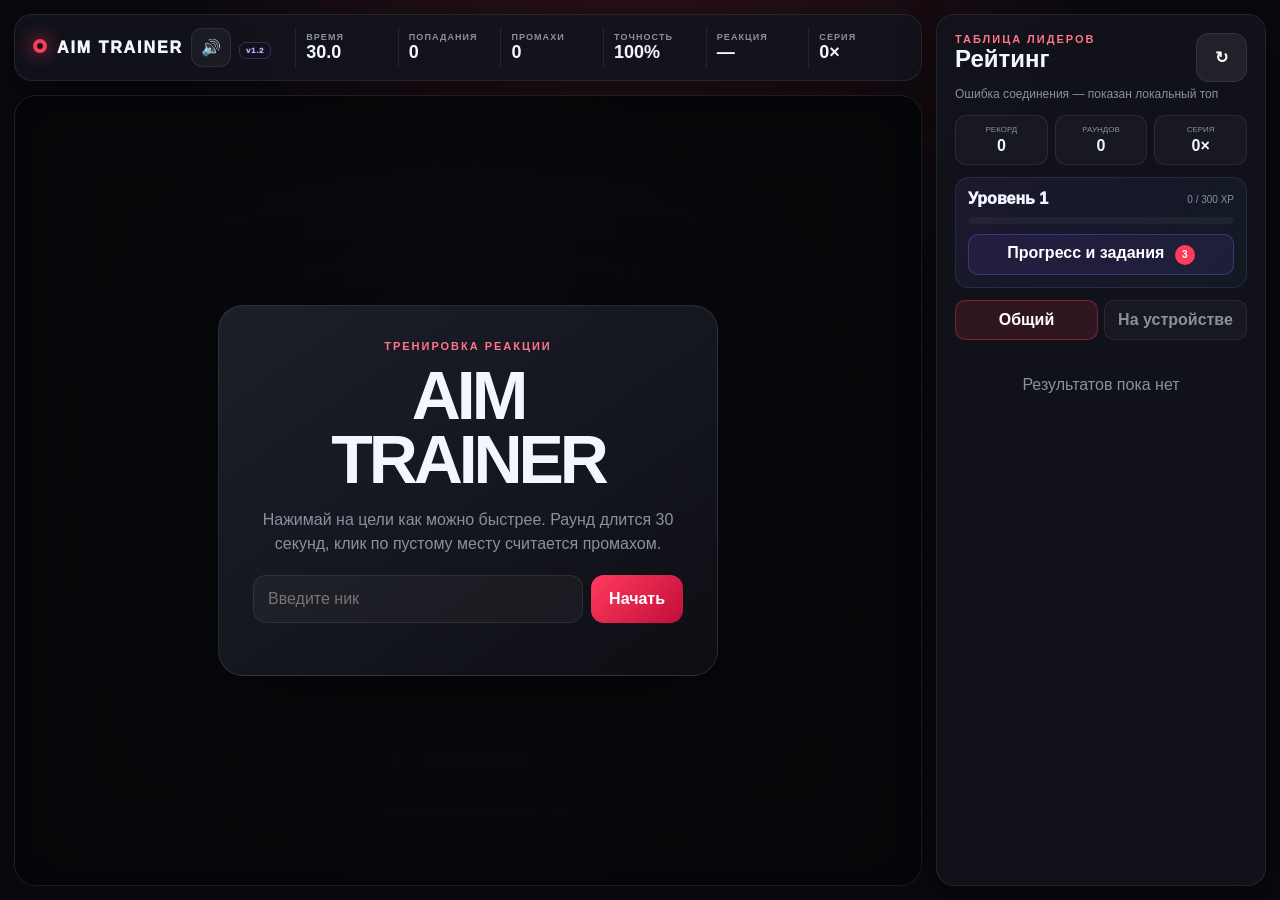
==== commit d85d23cc: "Принудительно обновить Progression Update 1.2" ====
--- a/index.html
+++ b/index.html
@@ -11,7 +11,7 @@
 @media(max-width:900px){body{overflow:auto}.app{height:auto;min-height:100dvh;grid-template-columns:1fr}.main{height:78dvh}.leaderboard{min-height:420px}.topbar{grid-template-columns:1fr}.logo{text-align:center}.stats{grid-template-columns:repeat(5,1fr)}.stat{text-align:center;border:0;padding:2px}.stat strong{font-size:15px}}
 @media(max-width:520px){.app{padding:8px;gap:8px}.topbar{padding:10px}.stats{grid-template-columns:repeat(3,1fr)}.stats .stat:nth-child(4),.stats .stat:nth-child(5){grid-column:span 1}.menu{padding:25px 18px}.name-row{flex-direction:column}}
 </style>
-<script src="config.js" defer></script>
+<script src="config.js?v=1.2.1" defer></script>
 </head>
 <body>
 <div class="app">
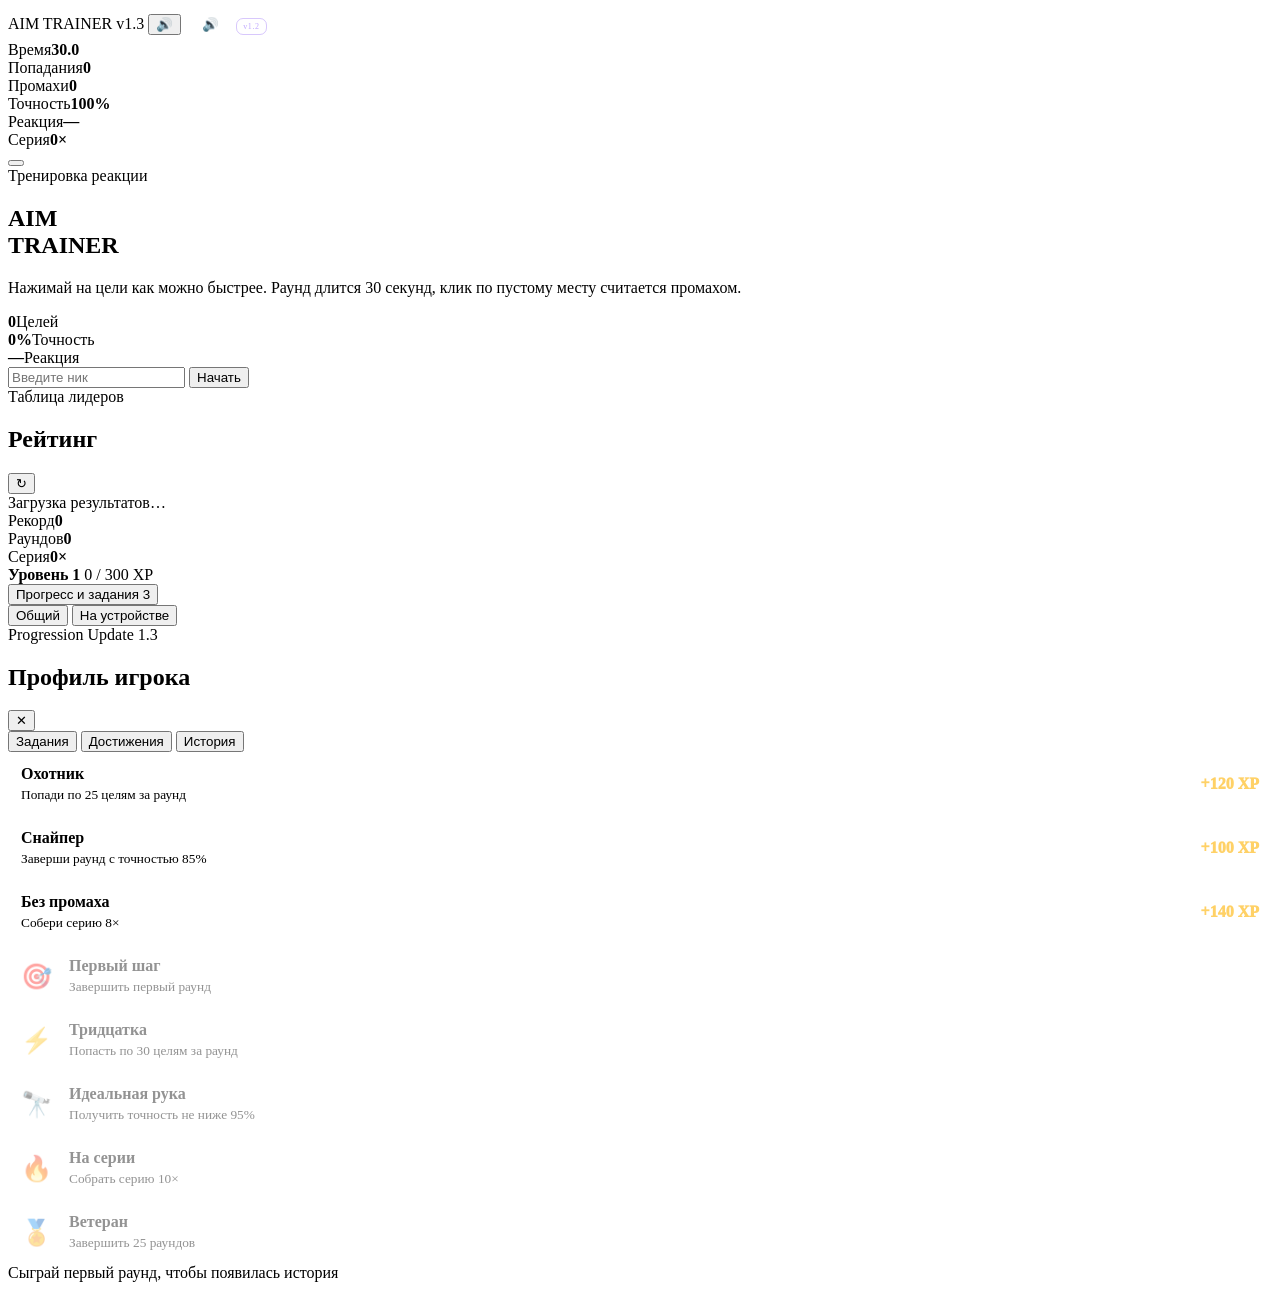
==== commit 786a08d5: "Разделить index.html на модули" ====
--- a/index.html
+++ b/index.html
@@ -1,48 +1,137 @@
 <!DOCTYPE html>
 <html lang="ru">
 <head>
-<meta charset="UTF-8">
-<meta name="viewport" content="width=device-width,initial-scale=1">
-<meta name="theme-color" content="#08090d">
-<title>AIM TRAINER — рейтинг</title>
-<style>
-:root{color-scheme:dark;--bg:#08090d;--panel:#13151dcc;--line:#ffffff14;--text:#f4f6ff;--muted:#8b90a1;--accent:#ff3b5c;--green:#42f5a4}
-*{box-sizing:border-box}html,body{margin:0;min-height:100%;font-family:Inter,Arial,sans-serif;background:radial-gradient(circle at 50% -20%,#ff3b5c2e,transparent 42%),var(--bg);color:var(--text)}body{overflow:hidden}button,input{font:inherit}.app{height:100dvh;padding:14px;display:grid;grid-template-columns:minmax(0,1fr) 330px;gap:14px}.main{min-width:0;display:flex;flex-direction:column;gap:14px}.topbar,.leaderboard{border:1px solid var(--line);background:var(--panel);backdrop-filter:blur(18px);border-radius:18px;box-shadow:0 14px 40px #0005}.topbar{padding:12px 18px;display:grid;grid-template-columns:auto 1fr;align-items:center;gap:24px}.logo{font-weight:950;letter-spacing:.12em;white-space:nowrap}.logo i{display:inline-block;width:14px;height:14px;margin-right:10px;border:4px solid var(--accent);border-radius:50%;box-shadow:0 0 18px #ff3b5ccc}.stats{display:grid;grid-template-columns:repeat(5,1fr);gap:8px}.stat{padding:5px 10px;border-left:1px solid var(--line)}.stat span{display:block;color:var(--muted);font-size:9px;font-weight:850;letter-spacing:.12em;text-transform:uppercase}.stat strong{font-size:18px}.arena{position:relative;flex:1;min-height:0;overflow:hidden;border:1px solid var(--line);border-radius:22px;cursor:crosshair;user-select:none;touch-action:manipulation;background:linear-gradient(#ffffff08 1px,transparent 1px),linear-gradient(90deg,#ffffff08 1px,transparent 1px),radial-gradient(circle,#171922,#090a0e 70%);background-size:42px 42px,42px 42px,auto;box-shadow:inset 0 0 80px #0007}.target{--size:64px;position:absolute;z-index:5;display:none;width:var(--size);height:var(--size);border:0;border-radius:50%;cursor:crosshair;background:radial-gradient(circle,#fff 0 10%,#ffbbc6 11% 22%,var(--accent) 23% 52%,#a90c2b 53% 67%,#ff5b77 68%);box-shadow:0 0 0 5px #ff3b5c1f,0 0 30px #ff3b5ccc;animation:pop .12s ease-out}.target.visible{display:block}@keyframes pop{from{opacity:0;transform:scale(.3)}to{opacity:1;transform:scale(1)}}.overlay{position:absolute;z-index:20;inset:0;display:grid;place-items:center;padding:20px;background:#04050899;backdrop-filter:blur(7px)}.overlay.hidden{display:none}.menu{width:min(500px,100%);padding:34px;text-align:center;border:1px solid #ffffff1a;border-radius:25px;background:linear-gradient(145deg,#1e202bf5,#0e0f15f5);box-shadow:0 24px 90px #0009}.eyebrow{color:#ff758b;font-size:11px;font-weight:900;letter-spacing:.18em;text-transform:uppercase}.menu h1{margin:12px 0;font-size:clamp(38px,7vw,68px);line-height:.94;letter-spacing:-.06em}.menu p{color:var(--muted);line-height:1.55}.name-row{display:flex;gap:8px;margin:18px 0}.name-row input{min-width:0;flex:1;padding:14px;border:1px solid var(--line);border-radius:13px;background:#ffffff0a;color:var(--text);outline:none}.btn{border:0;border-radius:13px;padding:14px 18px;color:#fff;font-weight:900;cursor:pointer;background:linear-gradient(135deg,var(--accent),#c20d3a)}.btn.secondary{background:#ffffff12;border:1px solid var(--line)}.result{display:none;grid-template-columns:repeat(3,1fr);gap:8px;margin:18px 0}.result.show{display:grid}.result div{padding:13px 6px;border:1px solid var(--line);border-radius:12px;background:#ffffff08}.result strong,.result span{display:block}.result span{color:var(--muted);font-size:9px;text-transform:uppercase}.leaderboard{min-height:0;padding:18px;display:flex;flex-direction:column}.leaderboard-head{display:flex;align-items:flex-start;justify-content:space-between;gap:10px}.leaderboard h2{margin:0;font-size:24px}.status{margin:5px 0 14px;color:var(--muted);font-size:12px}.tabs{display:grid;grid-template-columns:1fr 1fr;gap:6px;margin-bottom:12px}.tab{padding:10px;border:1px solid var(--line);border-radius:10px;background:#ffffff08;color:var(--muted);cursor:pointer;font-weight:800}.tab.active{background:#ff3b5c22;color:#fff;border-color:#ff3b5c55}.scores{min-height:0;overflow:auto;display:grid;gap:7px}.score{display:grid;grid-template-columns:28px 1fr auto;align-items:center;gap:8px;padding:10px;border:1px solid var(--line);border-radius:12px;background:#ffffff07}.score.me{border-color:#42f5a455;background:#42f5a40d}.rank{font-weight:950;color:#ffb4c0}.player{min-width:0}.player strong,.player small{display:block;overflow:hidden;text-overflow:ellipsis;white-space:nowrap}.player small{color:var(--muted);font-size:10px}.points{text-align:right;font-weight:950}.empty{padding:24px 10px;text-align:center;color:var(--muted)}.miss{position:absolute;width:22px;height:22px;pointer-events:none;transform:translate(-50%,-50%);animation:fade .4s forwards}.miss:before,.miss:after{content:"";position:absolute;top:10px;width:22px;height:2px;background:#fff9}.miss:before{transform:rotate(45deg)}.miss:after{transform:rotate(-45deg)}@keyframes fade{to{opacity:0;transform:translate(-50%,-50%) scale(1.6)}}
-@media(max-width:900px){body{overflow:auto}.app{height:auto;min-height:100dvh;grid-template-columns:1fr}.main{height:78dvh}.leaderboard{min-height:420px}.topbar{grid-template-columns:1fr}.logo{text-align:center}.stats{grid-template-columns:repeat(5,1fr)}.stat{text-align:center;border:0;padding:2px}.stat strong{font-size:15px}}
-@media(max-width:520px){.app{padding:8px;gap:8px}.topbar{padding:10px}.stats{grid-template-columns:repeat(3,1fr)}.stats .stat:nth-child(4),.stats .stat:nth-child(5){grid-column:span 1}.menu{padding:25px 18px}.name-row{flex-direction:column}}
-</style>
-<script src="config.js?v=1.2.1" defer></script>
+  <meta charset="UTF-8">
+  <meta name="viewport" content="width=device-width, initial-scale=1">
+  <meta name="theme-color" content="#08090d">
+  <title>AIM TRAINER — рейтинг</title>
+
+  <link rel="stylesheet" href="css/main.css?v=1.3.0">
+  <link rel="stylesheet" href="css/leaderboard.css?v=1.3.0">
+  <link rel="stylesheet" href="css/progression.css?v=1.3.0">
+
+  <script src="config.js?v=1.3.0" defer></script>
+  <script src="js/game.js?v=1.3.0" defer></script>
+  <script src="js/leaderboard.js?v=1.3.0" defer></script>
+  <script src="js/combo.js?v=1.3.0" defer></script>
+  <script src="js/progression.js?v=1.3.0" defer></script>
 </head>
 <body>
-<div class="app">
-<section class="main">
-<header class="topbar"><div class="logo"><i></i>AIM TRAINER</div><div class="stats">
-<div class="stat"><span>Время</span><strong id="time">30.0</strong></div><div class="stat"><span>Попадания</span><strong id="hits">0</strong></div><div class="stat"><span>Промахи</span><strong id="misses">0</strong></div><div class="stat"><span>Точность</span><strong id="accuracy">100%</strong></div><div class="stat"><span>Реакция</span><strong id="reaction">—</strong></div>
-</div></header>
-<div class="arena" id="arena"><button class="target" id="target" aria-label="Цель"></button>
-<div class="overlay" id="overlay"><div class="menu"><div class="eyebrow" id="eyebrow">Тренировка реакции</div><h1 id="title">AIM<br>TRAINER</h1><p id="description">Нажимай на цели как можно быстрее. Раунд длится 30 секунд, клик по пустому месту считается промахом.</p><div class="result" id="result"><div><strong id="rHits">0</strong><span>Целей</span></div><div><strong id="rAccuracy">0%</strong><span>Точность</span></div><div><strong id="rReaction">—</strong><span>Реакция</span></div></div><div class="name-row"><input id="playerName" maxlength="20" placeholder="Введите ник"><button class="btn" id="start">Начать</button></div></div></div>
-</div></section>
-<aside class="leaderboard"><div class="leaderboard-head"><div><div class="eyebrow">Таблица лидеров</div><h2>Рейтинг</h2></div><button class="btn secondary" id="refresh">↻</button></div><div class="status" id="status">Загрузка результатов…</div><div class="tabs"><button class="tab active" data-tab="global">Общий</button><button class="tab" data-tab="local">На устройстве</button></div><div class="scores" id="scores"></div></aside>
-</div>
-<script>
-'use strict';
-const $=id=>document.getElementById(id),arena=$('arena'),target=$('target'),overlay=$('overlay'),start=$('start'),nameInput=$('playerName'),scores=$('scores'),statusEl=$('status');
-const DURATION=30000,LOCAL_KEY='aimTrainerScoresV2';let running=false,hits=0,misses=0,reactions=[],spawnAt=0,endAt=0,raf=0,timer=0,currentTab='global';
-nameInput.value=localStorage.getItem('aimTrainerName')||'';
-const cfg=()=>window.AIM_CONFIG||{};const onlineReady=()=>Boolean(cfg().supabaseUrl&&cfg().supabaseAnonKey&&!cfg().supabaseUrl.includes('YOUR_'));
-function avg(){return reactions.length?Math.round(reactions.reduce((a,b)=>a+b,0)/reactions.length):null}function acc(){const n=hits+misses;return n?Math.round(hits/n*100):100}
-function stats(ms=DURATION){$('time').textContent=(Math.max(0,ms)/1000).toFixed(1);$('hits').textContent=hits;$('misses').textContent=misses;$('accuracy').textContent=acc()+'%';$('reaction').textContent=avg()===null?'—':avg()+' мс'}
-function hide(){target.classList.remove('visible')}function schedule(){clearTimeout(timer);hide();if(!running)return;timer=setTimeout(show,120+Math.random()*300)}
-function show(){if(!running)return;const r=arena.getBoundingClientRect(),s=Math.round(48+Math.random()*24),p=12;target.style.setProperty('--size',s+'px');target.style.left=(p+Math.random()*Math.max(1,r.width-s-p*2))+'px';target.style.top=(p+Math.random()*Math.max(1,r.height-s-p*2))+'px';spawnAt=performance.now();target.classList.add('visible')}
-function tick(){if(!running)return;const left=endAt-performance.now();stats(left);if(left<=0)return finish();raf=requestAnimationFrame(tick)}
-const sleep=ms=>new Promise(r=>setTimeout(r,ms));
-async function begin(){const name=nameInput.value.trim().slice(0,20);if(!name){nameInput.focus();nameInput.style.borderColor='#ff3b5c';return}localStorage.setItem('aimTrainerName',name);start.disabled=true;hits=misses=0;reactions=[];stats();$('result').classList.remove('show');$('eyebrow').textContent='Приготовься';$('description').textContent='Цели появятся после обратного отсчёта.';for(let n=3;n>0;n--){$('title').textContent=n;await sleep(600)}$('title').textContent='GO!';await sleep(300);overlay.classList.add('hidden');running=true;endAt=performance.now()+DURATION;schedule();tick()}
-async function finish(){running=false;clearTimeout(timer);cancelAnimationFrame(raf);hide();stats(0);const entry={name:nameInput.value.trim(),score:hits,accuracy:acc(),reaction:avg()||9999,created_at:new Date().toISOString()};saveLocal(entry);await saveOnline(entry);$('rHits').textContent=hits;$('rAccuracy').textContent=acc()+'%';$('rReaction').textContent=avg()===null?'—':avg()+' мс';$('eyebrow').textContent='Раунд завершён';$('title').innerHTML=hits+'<br>ЦЕЛЕЙ';$('description').textContent='Результат добавлен в рейтинг. Попробуй улучшить его.';$('result').classList.add('show');start.textContent='Играть ещё';start.disabled=false;overlay.classList.remove('hidden');loadScores()}
-function saveLocal(e){const list=JSON.parse(localStorage.getItem(LOCAL_KEY)||'[]');list.push(e);list.sort(sortScores);localStorage.setItem(LOCAL_KEY,JSON.stringify(list.slice(0,50)))}function sortScores(a,b){return b.score-a.score||a.reaction-b.reaction||b.accuracy-a.accuracy}
-async function saveOnline(e){if(!onlineReady())return;try{await fetch(cfg().supabaseUrl+'/rest/v1/aim_scores',{method:'POST',headers:{apikey:cfg().supabaseAnonKey,Authorization:'Bearer '+cfg().supabaseAnonKey,'Content-Type':'application/json',Prefer:'return=minimal'},body:JSON.stringify(e)})}catch(err){console.warn('Не удалось сохранить онлайн-рейтинг',err)}}
-async function getOnline(){if(!onlineReady())return null;const url=cfg().supabaseUrl+'/rest/v1/aim_scores?select=name,score,accuracy,reaction,created_at&order=score.desc,reaction.asc&limit=50';const r=await fetch(url,{headers:{apikey:cfg().supabaseAnonKey,Authorization:'Bearer '+cfg().supabaseAnonKey}});if(!r.ok)throw new Error('HTTP '+r.status);return r.json()}
-function render(list){scores.innerHTML='';if(!list.length){scores.innerHTML='<div class="empty">Результатов пока нет</div>';return}const me=localStorage.getItem('aimTrainerName');list.slice(0,50).forEach((e,i)=>{const row=document.createElement('div');row.className='score'+(e.name===me?' me':'');row.innerHTML='<div class="rank">'+(i+1)+'</div><div class="player"><strong></strong><small>'+e.accuracy+'% · '+(e.reaction===9999?'—':e.reaction+' мс')+'</small></div><div class="points">'+e.score+'</div>';row.querySelector('strong').textContent=e.name; scores.appendChild(row)})}
-async function loadScores(){statusEl.textContent='Обновление…';if(currentTab==='local'){const list=JSON.parse(localStorage.getItem(LOCAL_KEY)||'[]').sort(sortScores);render(list);statusEl.textContent='Результаты сохранены только в этом браузере';return}try{const list=await getOnline();if(list===null){render(JSON.parse(localStorage.getItem(LOCAL_KEY)||'[]').sort(sortScores));statusEl.textContent='Онлайн-рейтинг не подключён — показан локальный топ';return}render(list);statusEl.textContent='Общий рейтинг игроков'}catch(e){render(JSON.parse(localStorage.getItem(LOCAL_KEY)||'[]').sort(sortScores));statusEl.textContent='Ошибка соединения — показан локальный топ'}}
-target.addEventListener('pointerdown',e=>{e.preventDefault();e.stopPropagation();if(!running||!target.classList.contains('visible'))return;hits++;reactions.push(performance.now()-spawnAt);stats(endAt-performance.now());schedule()});arena.addEventListener('pointerdown',e=>{if(!running)return;misses++;const m=document.createElement('i');m.className='miss';const r=arena.getBoundingClientRect();m.style.left=e.clientX-r.left+'px';m.style.top=e.clientY-r.top+'px';arena.appendChild(m);setTimeout(()=>m.remove(),450);stats(endAt-performance.now())});start.addEventListener('click',begin);$('refresh').addEventListener('click',loadScores);document.querySelectorAll('.tab').forEach(b=>b.addEventListener('click',()=>{document.querySelectorAll('.tab').forEach(x=>x.classList.remove('active'));b.classList.add('active');currentTab=b.dataset.tab;loadScores()}));stats();loadScores();
-</script>
-</body></html>+  <div class="app">
+    <section class="main">
+      <header class="topbar">
+        <div class="logo">
+          <i></i>
+          AIM TRAINER
+          <span class="version-tag">v1.3</span>
+          <button class="sound-btn" id="soundButton" type="button" title="Включить или выключить звук">🔊</button>
+        </div>
+
+        <div class="stats">
+          <div class="stat"><span>Время</span><strong id="timeValue">30.0</strong></div>
+          <div class="stat"><span>Попадания</span><strong id="hitsValue">0</strong></div>
+          <div class="stat"><span>Промахи</span><strong id="missesValue">0</strong></div>
+          <div class="stat"><span>Точность</span><strong id="accuracyValue">100%</strong></div>
+          <div class="stat"><span>Реакция</span><strong id="reactionValue">—</strong></div>
+          <div class="stat"><span>Серия</span><strong id="comboValue">0×</strong></div>
+        </div>
+      </header>
+
+      <div class="arena" id="arena">
+        <button class="target" id="target" type="button" aria-label="Цель"></button>
+
+        <div class="overlay" id="overlay">
+          <div class="menu">
+            <div class="eyebrow" id="menuEyebrow">Тренировка реакции</div>
+            <h1 id="menuTitle">AIM<br>TRAINER</h1>
+            <p id="menuDescription">
+              Нажимай на цели как можно быстрее. Раунд длится 30 секунд,
+              клик по пустому месту считается промахом.
+            </p>
+
+            <div class="result" id="resultGrid">
+              <div><strong id="resultHits">0</strong><span>Целей</span></div>
+              <div><strong id="resultAccuracy">0%</strong><span>Точность</span></div>
+              <div><strong id="resultReaction">—</strong><span>Реакция</span></div>
+            </div>
+
+            <div class="rank-banner" id="rankBanner" hidden></div>
+
+            <div class="name-row">
+              <input id="playerName" maxlength="20" autocomplete="nickname" placeholder="Введите ник">
+              <button class="btn" id="startButton" type="button">Начать</button>
+            </div>
+          </div>
+        </div>
+      </div>
+    </section>
+
+    <aside class="leaderboard">
+      <div class="leaderboard-head">
+        <div>
+          <div class="eyebrow">Таблица лидеров</div>
+          <h2>Рейтинг</h2>
+        </div>
+        <button class="btn secondary refresh-button" id="refreshButton" type="button" title="Обновить рейтинг">↻</button>
+      </div>
+
+      <div class="status" id="leaderboardStatus">Загрузка результатов…</div>
+
+      <div class="profile-mini">
+        <div><span>Рекорд</span><strong id="profileBest">0</strong></div>
+        <div><span>Раундов</span><strong id="profileRounds">0</strong></div>
+        <div><span>Серия</span><strong id="profileCombo">0×</strong></div>
+      </div>
+
+      <div class="progress-card">
+        <div class="progress-top">
+          <strong class="level-badge" id="levelBadge">Уровень 1</strong>
+          <span class="xp-text" id="xpText">0 / 300 XP</span>
+        </div>
+        <div class="xp-bar"><div class="xp-fill" id="xpFill"></div></div>
+        <button class="progress-button" id="progressOpenButton" type="button">
+          Прогресс и задания
+          <span class="progress-dot" id="progressDot">3</span>
+        </button>
+      </div>
+
+      <div class="tabs">
+        <button class="tab active" type="button" data-tab="global">Общий</button>
+        <button class="tab" type="button" data-tab="local">На устройстве</button>
+      </div>
+
+      <div class="scores" id="scores"></div>
+    </aside>
+  </div>
+
+  <div class="progress-modal" id="progressModal" aria-hidden="true">
+    <div class="progress-window" role="dialog" aria-modal="true" aria-labelledby="progressTitle">
+      <div class="progress-header">
+        <div>
+          <div class="eyebrow">Progression Update 1.3</div>
+          <h2 id="progressTitle">Профиль игрока</h2>
+        </div>
+        <button class="progress-close" id="progressCloseButton" type="button" aria-label="Закрыть">✕</button>
+      </div>
+
+      <div class="progress-tabs">
+        <button class="progress-tab active" type="button" data-progress-tab="missions">Задания</button>
+        <button class="progress-tab" type="button" data-progress-tab="achievements">Достижения</button>
+        <button class="progress-tab" type="button" data-progress-tab="history">История</button>
+      </div>
+
+      <section class="progress-pane active" id="progressPane-missions">
+        <div class="mission-list" id="missionList"></div>
+      </section>
+
+      <section class="progress-pane" id="progressPane-achievements">
+        <div class="achievement-list" id="achievementList"></div>
+      </section>
+
+      <section class="progress-pane" id="progressPane-history">
+        <div class="history-list" id="historyList"></div>
+      </section>
+    </div>
+  </div>
+</body>
+</html>
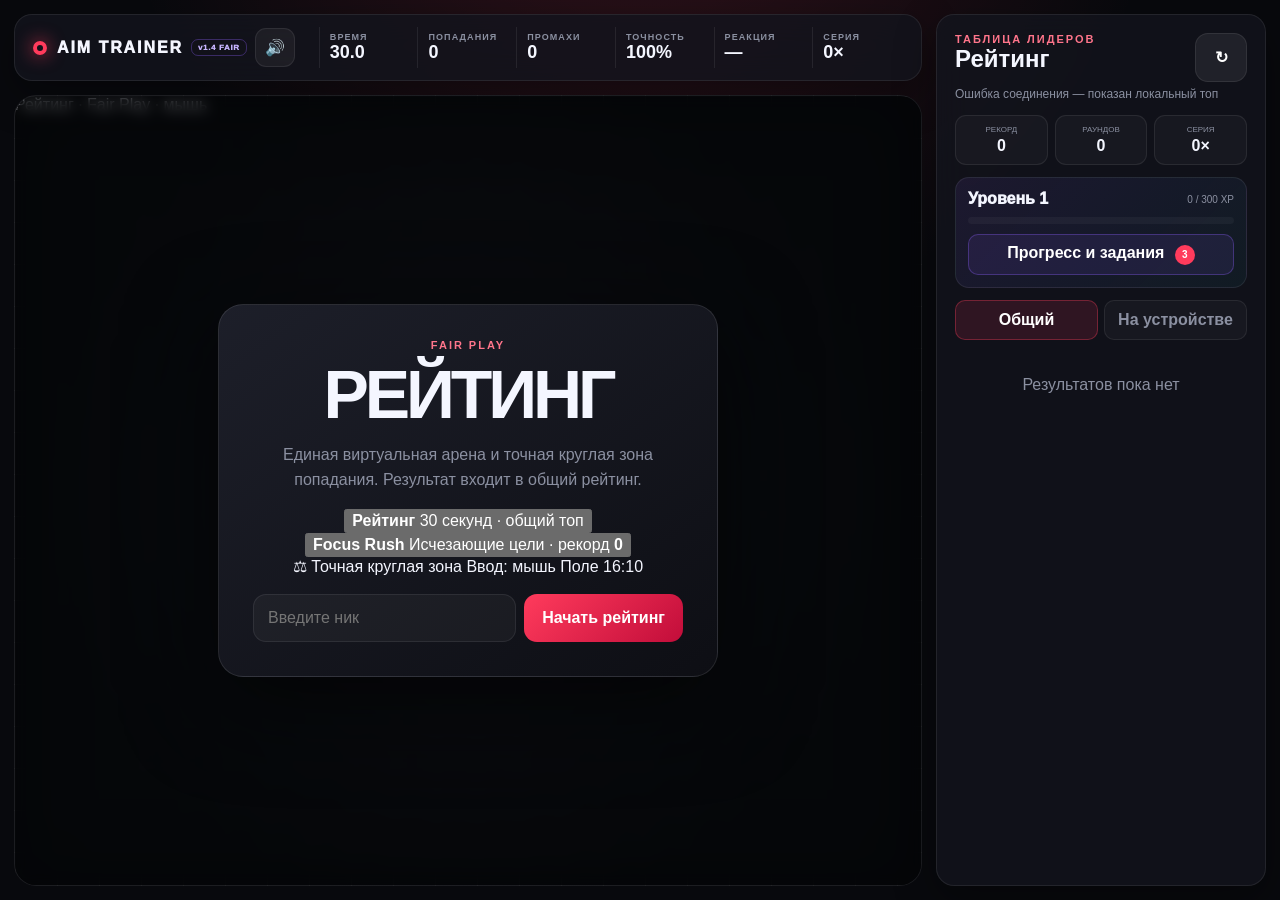
==== commit 08758c22: "Обновить интерфейс Fair Play 1.4" ====
--- a/index.html
+++ b/index.html
@@ -2,19 +2,19 @@
 <html lang="ru">
 <head>
   <meta charset="UTF-8">
-  <meta name="viewport" content="width=device-width, initial-scale=1">
+  <meta name="viewport" content="width=device-width, initial-scale=1, viewport-fit=cover">
   <meta name="theme-color" content="#08090d">
-  <title>AIM TRAINER — рейтинг</title>
+  <title>AIM TRAINER — Fair Play</title>
 
-  <link rel="stylesheet" href="css/main.css?v=1.3.0">
-  <link rel="stylesheet" href="css/leaderboard.css?v=1.3.0">
-  <link rel="stylesheet" href="css/progression.css?v=1.3.0">
+  <link rel="stylesheet" href="css/main.css?v=1.4.0">
+  <link rel="stylesheet" href="css/leaderboard.css?v=1.4.0">
+  <link rel="stylesheet" href="css/progression.css?v=1.4.0">
 
-  <script src="config.js?v=1.3.0" defer></script>
-  <script src="js/game.js?v=1.3.0" defer></script>
-  <script src="js/leaderboard.js?v=1.3.0" defer></script>
-  <script src="js/combo.js?v=1.3.0" defer></script>
-  <script src="js/progression.js?v=1.3.0" defer></script>
+  <script src="config.js?v=1.4.0" defer></script>
+  <script src="js/game.js?v=1.4.0" defer></script>
+  <script src="js/leaderboard.js?v=1.4.0" defer></script>
+  <script src="js/combo.js?v=1.4.0" defer></script>
+  <script src="js/progression.js?v=1.4.0" defer></script>
 </head>
 <body>
   <div class="app">
@@ -23,7 +23,7 @@
         <div class="logo">
           <i></i>
           AIM TRAINER
-          <span class="version-tag">v1.3</span>
+          <span class="version-tag">v1.4 FAIR</span>
           <button class="sound-btn" id="soundButton" type="button" title="Включить или выключить звук">🔊</button>
         </div>
 
@@ -38,16 +38,37 @@
       </header>
 
       <div class="arena" id="arena">
-        <button class="target" id="target" type="button" aria-label="Цель"></button>
+        <div class="mode-hud" id="modeHud">Рейтинг · Fair Play · мышь</div>
+
+        <div class="playfield" id="playfield" aria-label="Игровое поле">
+          <button class="target" id="target" type="button" tabindex="-1" aria-hidden="true"></button>
+        </div>
 
         <div class="overlay" id="overlay">
           <div class="menu">
-            <div class="eyebrow" id="menuEyebrow">Тренировка реакции</div>
-            <h1 id="menuTitle">AIM<br>TRAINER</h1>
+            <div class="eyebrow" id="menuEyebrow">Fair Play</div>
+            <h1 id="menuTitle">РЕЙТИНГ</h1>
             <p id="menuDescription">
-              Нажимай на цели как можно быстрее. Раунд длится 30 секунд,
-              клик по пустому месту считается промахом.
+              Единая виртуальная арена и точная круглая зона попадания.
+              Результат входит в общий рейтинг.
             </p>
+
+            <div class="mode-selector" aria-label="Выбор режима">
+              <button class="mode-button active" type="button" data-game-mode="ranked" aria-pressed="true">
+                <strong>Рейтинг</strong>
+                <span>30 секунд · общий топ</span>
+              </button>
+              <button class="mode-button" type="button" data-game-mode="rush" aria-pressed="false">
+                <strong>Focus Rush</strong>
+                <span>Исчезающие цели · рекорд <b id="rushBest">0</b></span>
+              </button>
+            </div>
+
+            <div class="fair-info">
+              <span>⚖ Точная круглая зона</span>
+              <span id="inputBadge">Ввод: мышь</span>
+              <span>Поле 16:10</span>
+            </div>
 
             <div class="result" id="resultGrid">
               <div><strong id="resultHits">0</strong><span>Целей</span></div>
@@ -59,7 +80,7 @@
 
             <div class="name-row">
               <input id="playerName" maxlength="20" autocomplete="nickname" placeholder="Введите ник">
-              <button class="btn" id="startButton" type="button">Начать</button>
+              <button class="btn" id="startButton" type="button">Начать рейтинг</button>
             </div>
           </div>
         </div>
@@ -108,7 +129,7 @@
     <div class="progress-window" role="dialog" aria-modal="true" aria-labelledby="progressTitle">
       <div class="progress-header">
         <div>
-          <div class="eyebrow">Progression Update 1.3</div>
+          <div class="eyebrow">Fair Play Update 1.4</div>
           <h2 id="progressTitle">Профиль игрока</h2>
         </div>
         <button class="progress-close" id="progressCloseButton" type="button" aria-label="Закрыть">✕</button>
@@ -134,4 +155,4 @@
     </div>
   </div>
 </body>
-</html>
+</html>
--- a/css/main.css
+++ b/css/main.css
@@ -0,0 +1,437 @@
+:root {
+  color-scheme: dark;
+  --bg: #08090d;
+  --panel: rgba(19, 21, 29, 0.8);
+  --line: rgba(255, 255, 255, 0.08);
+  --text: #f4f6ff;
+  --muted: #8b90a1;
+  --accent: #ff3b5c;
+  --green: #42f5a4;
+}
+
+* {
+  box-sizing: border-box;
+}
+
+html,
+body {
+  min-height: 100%;
+  margin: 0;
+  color: var(--text);
+  font-family: Inter, Arial, sans-serif;
+  background:
+    radial-gradient(circle at 50% -20%, rgba(255, 59, 92, 0.18), transparent 42%),
+    var(--bg);
+}
+
+body {
+  overflow: hidden;
+}
+
+button,
+input {
+  font: inherit;
+}
+
+button {
+  -webkit-tap-highlight-color: transparent;
+}
+
+.app {
+  display: grid;
+  grid-template-columns: minmax(0, 1fr) 330px;
+  gap: 14px;
+  height: 100dvh;
+  padding: 14px;
+}
+
+.main {
+  display: flex;
+  min-width: 0;
+  flex-direction: column;
+  gap: 14px;
+}
+
+.topbar,
+.leaderboard {
+  border: 1px solid var(--line);
+  border-radius: 18px;
+  background: var(--panel);
+  box-shadow: 0 14px 40px rgba(0, 0, 0, 0.34);
+  backdrop-filter: blur(18px);
+}
+
+.topbar {
+  display: grid;
+  grid-template-columns: auto 1fr;
+  align-items: center;
+  gap: 24px;
+  padding: 12px 18px;
+}
+
+.logo {
+  display: flex;
+  align-items: center;
+  white-space: nowrap;
+  font-weight: 950;
+  letter-spacing: 0.12em;
+}
+
+.logo i {
+  width: 14px;
+  height: 14px;
+  margin-right: 10px;
+  border: 4px solid var(--accent);
+  border-radius: 50%;
+  box-shadow: 0 0 18px rgba(255, 59, 92, 0.8);
+}
+
+.version-tag {
+  margin-left: 8px;
+  padding: 3px 6px;
+  border: 1px solid rgba(139, 92, 246, 0.34);
+  border-radius: 7px;
+  color: #c8b5ff;
+  font-size: 8px;
+  letter-spacing: 0.08em;
+}
+
+.sound-btn {
+  margin-left: 8px;
+  padding: 9px;
+  border: 1px solid var(--line);
+  border-radius: 11px;
+  color: white;
+  cursor: pointer;
+  background: rgba(255, 255, 255, 0.05);
+}
+
+.stats {
+  display: grid;
+  grid-template-columns: repeat(6, 1fr);
+  gap: 8px;
+}
+
+.stat {
+  padding: 5px 10px;
+  border-left: 1px solid var(--line);
+}
+
+.stat span {
+  display: block;
+  color: var(--muted);
+  font-size: 9px;
+  font-weight: 850;
+  letter-spacing: 0.12em;
+  text-transform: uppercase;
+}
+
+.stat strong {
+  font-size: 18px;
+}
+
+.arena {
+  position: relative;
+  flex: 1;
+  min-height: 0;
+  overflow: hidden;
+  border: 1px solid var(--line);
+  border-radius: 22px;
+  cursor: crosshair;
+  user-select: none;
+  touch-action: manipulation;
+  background:
+    linear-gradient(rgba(255, 255, 255, 0.03) 1px, transparent 1px),
+    linear-gradient(90deg, rgba(255, 255, 255, 0.03) 1px, transparent 1px),
+    radial-gradient(circle, #171922, #090a0e 70%);
+  background-size: 42px 42px, 42px 42px, auto;
+  box-shadow: inset 0 0 80px rgba(0, 0, 0, 0.47);
+}
+
+.target {
+  --size: 64px;
+  position: absolute;
+  z-index: 5;
+  display: none;
+  width: var(--size);
+  height: var(--size);
+  padding: 0;
+  border: 0;
+  border-radius: 50%;
+  cursor: crosshair;
+  background:
+    radial-gradient(
+      circle,
+      #fff 0 10%,
+      #ffbbc6 11% 22%,
+      var(--accent) 23% 52%,
+      #a90c2b 53% 67%,
+      #ff5b77 68%
+    );
+  box-shadow:
+    0 0 0 5px rgba(255, 59, 92, 0.12),
+    0 0 30px rgba(255, 59, 92, 0.8);
+  animation: target-pop 0.12s ease-out;
+}
+
+.target.visible {
+  display: block;
+}
+
+@keyframes target-pop {
+  from {
+    opacity: 0;
+    transform: scale(0.3);
+  }
+
+  to {
+    opacity: 1;
+    transform: scale(1);
+  }
+}
+
+.overlay {
+  position: absolute;
+  z-index: 20;
+  inset: 0;
+  display: grid;
+  place-items: center;
+  padding: 20px;
+  background: rgba(4, 5, 8, 0.6);
+  backdrop-filter: blur(7px);
+}
+
+.overlay.hidden {
+  display: none;
+}
+
+.menu {
+  width: min(500px, 100%);
+  padding: 34px;
+  text-align: center;
+  border: 1px solid rgba(255, 255, 255, 0.1);
+  border-radius: 25px;
+  background: linear-gradient(145deg, rgba(30, 32, 43, 0.96), rgba(14, 15, 21, 0.96));
+  box-shadow: 0 24px 90px rgba(0, 0, 0, 0.6);
+}
+
+.eyebrow {
+  color: #ff758b;
+  font-size: 11px;
+  font-weight: 900;
+  letter-spacing: 0.18em;
+  text-transform: uppercase;
+}
+
+.menu h1 {
+  margin: 12px 0;
+  font-size: clamp(38px, 7vw, 68px);
+  line-height: 0.94;
+  letter-spacing: -0.06em;
+}
+
+.menu p {
+  color: var(--muted);
+  line-height: 1.55;
+}
+
+.name-row {
+  display: flex;
+  gap: 8px;
+  margin: 18px 0 0;
+}
+
+.name-row input {
+  min-width: 0;
+  flex: 1;
+  padding: 14px;
+  border: 1px solid var(--line);
+  border-radius: 13px;
+  color: var(--text);
+  outline: none;
+  background: rgba(255, 255, 255, 0.04);
+}
+
+.name-row input:focus {
+  border-color: rgba(255, 59, 92, 0.7);
+}
+
+.btn {
+  padding: 14px 18px;
+  border: 0;
+  border-radius: 13px;
+  color: #fff;
+  font-weight: 900;
+  cursor: pointer;
+  background: linear-gradient(135deg, var(--accent), #c20d3a);
+}
+
+.btn:disabled {
+  cursor: default;
+  opacity: 0.55;
+}
+
+.btn.secondary {
+  border: 1px solid var(--line);
+  background: rgba(255, 255, 255, 0.07);
+}
+
+.result {
+  display: none;
+  grid-template-columns: repeat(3, 1fr);
+  gap: 8px;
+  margin: 18px 0;
+}
+
+.result.show {
+  display: grid;
+}
+
+.result div {
+  padding: 13px 6px;
+  border: 1px solid var(--line);
+  border-radius: 12px;
+  background: rgba(255, 255, 255, 0.03);
+}
+
+.result strong,
+.result span {
+  display: block;
+}
+
+.result span {
+  color: var(--muted);
+  font-size: 9px;
+  text-transform: uppercase;
+}
+
+.rank-banner {
+  margin: 12px 0 0;
+  padding: 10px;
+  border: 1px solid rgba(255, 209, 102, 0.34);
+  border-radius: 12px;
+  color: #ffe39a;
+  font-weight: 900;
+  background: rgba(255, 209, 102, 0.07);
+}
+
+.combo-fx {
+  position: absolute;
+  z-index: 9;
+  top: 22px;
+  left: 50%;
+  transform: translateX(-50%);
+  font-size: 34px;
+  font-weight: 1000;
+  text-shadow: 0 0 24px var(--accent);
+  animation: combo-fx 0.7s forwards;
+}
+
+@keyframes combo-fx {
+  0% {
+    opacity: 0;
+    transform: translateX(-50%) scale(0.5);
+  }
+
+  35% {
+    opacity: 1;
+    transform: translateX(-50%) scale(1.1);
+  }
+
+  100% {
+    opacity: 0;
+  }
+}
+
+.miss-marker {
+  position: absolute;
+  width: 22px;
+  height: 22px;
+  pointer-events: none;
+  transform: translate(-50%, -50%);
+  animation: miss-fade 0.4s forwards;
+}
+
+.miss-marker::before,
+.miss-marker::after {
+  content: "";
+  position: absolute;
+  top: 10px;
+  width: 22px;
+  height: 2px;
+  background: rgba(255, 255, 255, 0.6);
+}
+
+.miss-marker::before {
+  transform: rotate(45deg);
+}
+
+.miss-marker::after {
+  transform: rotate(-45deg);
+}
+
+@keyframes miss-fade {
+  to {
+    opacity: 0;
+    transform: translate(-50%, -50%) scale(1.6);
+  }
+}
+
+@media (max-width: 1050px) {
+  .stats {
+    grid-template-columns: repeat(3, 1fr);
+  }
+}
+
+@media (max-width: 900px) {
+  body {
+    overflow: auto;
+  }
+
+  .app {
+    height: auto;
+    min-height: 100dvh;
+    grid-template-columns: 1fr;
+  }
+
+  .main {
+    height: 78dvh;
+  }
+
+  .topbar {
+    grid-template-columns: 1fr;
+  }
+
+  .logo {
+    justify-content: center;
+  }
+
+  .stat {
+    padding: 2px;
+    border: 0;
+    text-align: center;
+  }
+
+  .stat strong {
+    font-size: 15px;
+  }
+}
+
+@media (max-width: 520px) {
+  .app {
+    gap: 8px;
+    padding: 8px;
+  }
+
+  .topbar {
+    padding: 10px;
+  }
+
+  .menu {
+    padding: 25px 18px;
+  }
+
+  .name-row {
+    flex-direction: column;
+  }
+}
--- a/css/leaderboard.css
+++ b/css/leaderboard.css
@@ -0,0 +1,152 @@
+.leaderboard {
+  display: flex;
+  min-height: 0;
+  flex-direction: column;
+  padding: 18px;
+}
+
+.leaderboard-head {
+  display: flex;
+  align-items: flex-start;
+  justify-content: space-between;
+  gap: 10px;
+}
+
+.leaderboard h2 {
+  margin: 0;
+  font-size: 24px;
+}
+
+.refresh-button {
+  min-width: 52px;
+}
+
+.status {
+  margin: 5px 0 14px;
+  color: var(--muted);
+  font-size: 12px;
+}
+
+.profile-mini {
+  display: grid;
+  grid-template-columns: repeat(3, 1fr);
+  gap: 7px;
+  margin-bottom: 12px;
+}
+
+.profile-mini div {
+  padding: 9px 5px;
+  border: 1px solid var(--line);
+  border-radius: 11px;
+  text-align: center;
+  background: rgba(255, 255, 255, 0.03);
+}
+
+.profile-mini span {
+  display: block;
+  color: var(--muted);
+  font-size: 8px;
+  text-transform: uppercase;
+}
+
+.profile-mini strong {
+  display: block;
+  margin-top: 3px;
+}
+
+.tabs {
+  display: grid;
+  grid-template-columns: 1fr 1fr;
+  gap: 6px;
+  margin-bottom: 12px;
+}
+
+.tab {
+  padding: 10px;
+  border: 1px solid var(--line);
+  border-radius: 10px;
+  color: var(--muted);
+  cursor: pointer;
+  font-weight: 800;
+  background: rgba(255, 255, 255, 0.03);
+}
+
+.tab.active {
+  border-color: rgba(255, 59, 92, 0.34);
+  color: #fff;
+  background: rgba(255, 59, 92, 0.13);
+}
+
+.scores {
+  display: grid;
+  min-height: 0;
+  overflow: auto;
+  gap: 7px;
+}
+
+.score {
+  display: grid;
+  grid-template-columns: 28px 1fr auto;
+  align-items: center;
+  gap: 8px;
+  padding: 10px;
+  border: 1px solid var(--line);
+  border-radius: 12px;
+  background: rgba(255, 255, 255, 0.03);
+}
+
+.score.leader {
+  border-color: rgba(255, 209, 102, 0.34);
+}
+
+.score.me {
+  border-color: rgba(66, 245, 164, 0.34);
+  background: rgba(66, 245, 164, 0.05);
+}
+
+.rank {
+  color: #ffb4c0;
+  font-weight: 950;
+}
+
+.player {
+  min-width: 0;
+}
+
+.player strong,
+.player small {
+  display: block;
+  overflow: hidden;
+  text-overflow: ellipsis;
+  white-space: nowrap;
+}
+
+.player small {
+  color: var(--muted);
+  font-size: 10px;
+}
+
+.rank-tag {
+  display: block;
+  margin-top: 2px;
+  color: var(--muted);
+  font-size: 8px;
+  text-transform: uppercase;
+}
+
+.points {
+  text-align: right;
+  font-weight: 950;
+}
+
+.empty {
+  padding: 24px 10px;
+  color: var(--muted);
+  text-align: center;
+}
+
+@media (max-width: 900px) {
+  .leaderboard {
+    min-height: 420px;
+  }
+}
--- a/css/progression.css
+++ b/css/progression.css
@@ -0,0 +1,277 @@
+.progress-card {
+  margin-bottom: 12px;
+  padding: 12px;
+  border: 1px solid var(--line);
+  border-radius: 14px;
+  background: linear-gradient(135deg, rgba(139, 92, 246, 0.1), rgba(34, 211, 238, 0.05));
+}
+
+.progress-top {
+  display: flex;
+  align-items: center;
+  justify-content: space-between;
+  gap: 8px;
+}
+
+.level-badge {
+  font-weight: 950;
+}
+
+.xp-text {
+  color: var(--muted);
+  font-size: 10px;
+}
+
+.xp-bar {
+  height: 7px;
+  overflow: hidden;
+  margin: 9px 0 10px;
+  border-radius: 999px;
+  background: rgba(255, 255, 255, 0.04);
+}
+
+.xp-fill {
+  width: 0;
+  height: 100%;
+  border-radius: inherit;
+  background: linear-gradient(90deg, #8b5cf6, #22d3ee);
+  box-shadow: 0 0 16px rgba(139, 92, 246, 0.4);
+  transition: width 0.5s ease;
+}
+
+.progress-button {
+  width: 100%;
+  padding: 9px;
+  border: 1px solid rgba(139, 92, 246, 0.34);
+  border-radius: 10px;
+  color: #fff;
+  cursor: pointer;
+  font-weight: 850;
+  background: rgba(139, 92, 246, 0.1);
+}
+
+.progress-button:hover {
+  background: rgba(139, 92, 246, 0.17);
+}
+
+.progress-dot {
+  display: inline-grid;
+  min-width: 20px;
+  height: 20px;
+  margin-left: 6px;
+  place-items: center;
+  border-radius: 999px;
+  color: #fff;
+  font-size: 10px;
+  background: var(--accent);
+}
+
+.progress-modal {
+  position: fixed;
+  z-index: 1000;
+  inset: 0;
+  display: none;
+  place-items: center;
+  padding: 18px;
+  background: rgba(5, 6, 11, 0.85);
+  backdrop-filter: blur(12px);
+}
+
+.progress-modal.show {
+  display: grid;
+}
+
+.progress-window {
+  width: min(720px, 100%);
+  max-height: min(760px, 90dvh);
+  overflow: auto;
+  padding: 22px;
+  border: 1px solid var(--line);
+  border-radius: 24px;
+  background: rgba(17, 19, 29, 0.97);
+  box-shadow: 0 30px 100px rgba(0, 0, 0, 0.75);
+}
+
+.progress-header {
+  display: flex;
+  align-items: center;
+  justify-content: space-between;
+  gap: 14px;
+  margin-bottom: 18px;
+}
+
+.progress-header h2 {
+  margin: 0;
+  font-size: 25px;
+}
+
+.progress-close {
+  width: 40px;
+  height: 40px;
+  border: 1px solid var(--line);
+  border-radius: 12px;
+  color: #fff;
+  cursor: pointer;
+  background: rgba(255, 255, 255, 0.04);
+}
+
+.progress-tabs {
+  display: grid;
+  grid-template-columns: repeat(3, 1fr);
+  gap: 7px;
+  margin-bottom: 16px;
+}
+
+.progress-tab {
+  padding: 10px;
+  border: 1px solid var(--line);
+  border-radius: 10px;
+  color: var(--muted);
+  cursor: pointer;
+  font-weight: 850;
+  background: rgba(255, 255, 255, 0.03);
+}
+
+.progress-tab.active {
+  border-color: rgba(139, 92, 246, 0.4);
+  color: #fff;
+  background: rgba(139, 92, 246, 0.12);
+}
+
+.progress-pane {
+  display: none;
+}
+
+.progress-pane.active {
+  display: block;
+}
+
+.mission-list,
+.achievement-list,
+.history-list {
+  display: grid;
+  gap: 9px;
+}
+
+.mission,
+.achievement,
+.history-row {
+  padding: 13px;
+  border: 1px solid var(--line);
+  border-radius: 13px;
+  background: rgba(255, 255, 255, 0.03);
+}
+
+.mission {
+  display: grid;
+  grid-template-columns: 1fr auto;
+  align-items: center;
+  gap: 12px;
+}
+
+.mission.done {
+  border-color: rgba(66, 245, 164, 0.34);
+  background: rgba(66, 245, 164, 0.04);
+}
+
+.mission strong,
+.achievement strong {
+  display: block;
+}
+
+.mission small,
+.achievement small,
+.history-row small {
+  display: block;
+  margin-top: 4px;
+  color: var(--muted);
+}
+
+.mission-reward {
+  color: #ffd166;
+  font-weight: 950;
+}
+
+.achievement {
+  display: grid;
+  grid-template-columns: 38px 1fr;
+  align-items: center;
+  gap: 10px;
+  opacity: 0.42;
+}
+
+.achievement.unlocked {
+  border-color: rgba(255, 209, 102, 0.34);
+  opacity: 1;
+}
+
+.achievement-icon {
+  font-size: 25px;
+}
+
+.history-row {
+  display: grid;
+  grid-template-columns: 1fr auto;
+  align-items: center;
+  gap: 12px;
+}
+
+.history-stats {
+  text-align: right;
+  font-weight: 900;
+}
+
+.progress-toast {
+  position: fixed;
+  z-index: 1100;
+  right: 18px;
+  bottom: 18px;
+  max-width: 330px;
+  padding: 14px 17px;
+  border: 1px solid rgba(139, 92, 246, 0.4);
+  border-radius: 14px;
+  background: rgba(22, 25, 40, 0.97);
+  box-shadow: 0 18px 55px rgba(0, 0, 0, 0.65);
+  animation: toast-in 0.35s ease, toast-out 0.35s ease 3.1s forwards;
+}
+
+.progress-toast strong,
+.progress-toast span {
+  display: block;
+}
+
+.progress-toast span {
+  margin-top: 4px;
+  color: var(--muted);
+  font-size: 12px;
+}
+
+@keyframes toast-in {
+  from {
+    opacity: 0;
+    transform: translateY(18px);
+  }
+}
+
+@keyframes toast-out {
+  to {
+    opacity: 0;
+    transform: translateY(18px);
+  }
+}
+
+@media (max-width: 520px) {
+  .progress-window {
+    padding: 17px;
+  }
+
+  .progress-tabs {
+    grid-template-columns: 1fr;
+  }
+
+  .progress-toast {
+    right: 10px;
+    bottom: 10px;
+    left: 10px;
+  }
+}
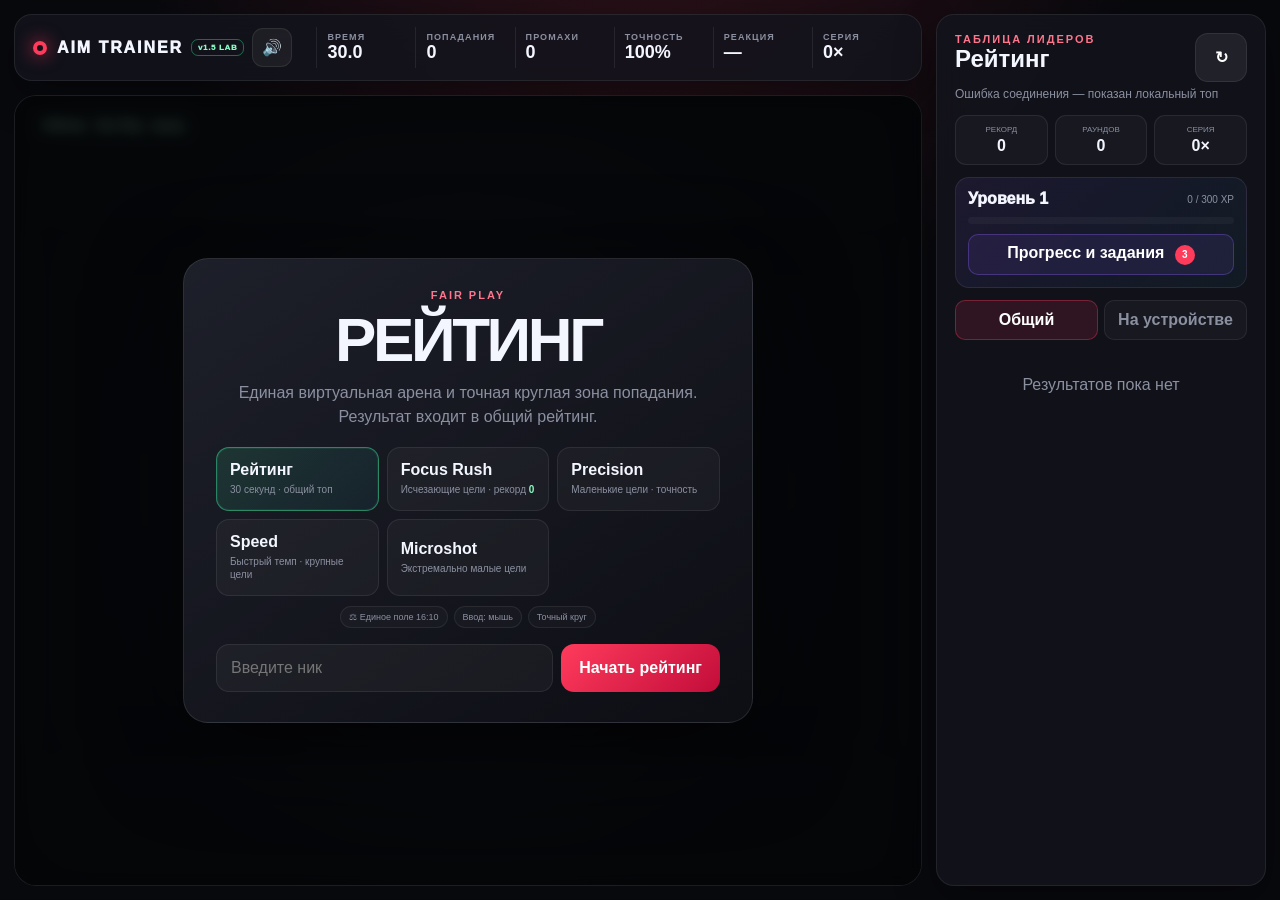
==== commit c6e21003: "Добавить интерфейс Training Lab 1.5" ====
--- a/index.html
+++ b/index.html
@@ -4,17 +4,19 @@
   <meta charset="UTF-8">
   <meta name="viewport" content="width=device-width, initial-scale=1, viewport-fit=cover">
   <meta name="theme-color" content="#08090d">
-  <title>AIM TRAINER — Fair Play</title>
+  <title>AIM TRAINER — Training Lab</title>
 
-  <link rel="stylesheet" href="css/main.css?v=1.4.0">
-  <link rel="stylesheet" href="css/leaderboard.css?v=1.4.0">
-  <link rel="stylesheet" href="css/progression.css?v=1.4.0">
+  <link rel="stylesheet" href="css/main.css?v=1.5.0">
+  <link rel="stylesheet" href="css/leaderboard.css?v=1.5.0">
+  <link rel="stylesheet" href="css/progression.css?v=1.5.0">
+  <link rel="stylesheet" href="css/lab.css?v=1.5.0">
 
-  <script src="config.js?v=1.4.0" defer></script>
-  <script src="js/game.js?v=1.4.0" defer></script>
-  <script src="js/leaderboard.js?v=1.4.0" defer></script>
-  <script src="js/combo.js?v=1.4.0" defer></script>
-  <script src="js/progression.js?v=1.4.0" defer></script>
+  <script src="config.js?v=1.5.0" defer></script>
+  <script src="js/game.js?v=1.5.0" defer></script>
+  <script src="js/leaderboard.js?v=1.5.0" defer></script>
+  <script src="js/combo.js?v=1.5.0" defer></script>
+  <script src="js/progression.js?v=1.5.0" defer></script>
+  <script src="js/lab.js?v=1.5.0" defer></script>
 </head>
 <body>
   <div class="app">
@@ -23,7 +25,7 @@
         <div class="logo">
           <i></i>
           AIM TRAINER
-          <span class="version-tag">v1.4 FAIR</span>
+          <span class="version-tag">v1.5 LAB</span>
           <button class="sound-btn" id="soundButton" type="button" title="Включить или выключить звук">🔊</button>
         </div>
 
@@ -39,35 +41,28 @@
 
       <div class="arena" id="arena">
         <div class="mode-hud" id="modeHud">Рейтинг · Fair Play · мышь</div>
-
         <div class="playfield" id="playfield" aria-label="Игровое поле">
           <button class="target" id="target" type="button" tabindex="-1" aria-hidden="true"></button>
         </div>
 
         <div class="overlay" id="overlay">
           <div class="menu">
-            <div class="eyebrow" id="menuEyebrow">Fair Play</div>
+            <div class="eyebrow" id="menuEyebrow">Training Lab</div>
             <h1 id="menuTitle">РЕЙТИНГ</h1>
-            <p id="menuDescription">
-              Единая виртуальная арена и точная круглая зона попадания.
-              Результат входит в общий рейтинг.
-            </p>
+            <p id="menuDescription">Честное виртуальное поле и точная круглая зона попадания.</p>
 
-            <div class="mode-selector" aria-label="Выбор режима">
-              <button class="mode-button active" type="button" data-game-mode="ranked" aria-pressed="true">
-                <strong>Рейтинг</strong>
-                <span>30 секунд · общий топ</span>
-              </button>
-              <button class="mode-button" type="button" data-game-mode="rush" aria-pressed="false">
-                <strong>Focus Rush</strong>
-                <span>Исчезающие цели · рекорд <b id="rushBest">0</b></span>
-              </button>
+            <div class="mode-selector lab-modes" aria-label="Выбор режима">
+              <button class="mode-button active" type="button" data-game-mode="ranked" aria-pressed="true"><strong>Рейтинг</strong><span>30 секунд · общий топ</span></button>
+              <button class="mode-button" type="button" data-game-mode="rush" aria-pressed="false"><strong>Focus Rush</strong><span>Исчезающие цели · рекорд <b id="rushBest">0</b></span></button>
+              <button class="mode-button" type="button" data-game-mode="precision" aria-pressed="false"><strong>Precision</strong><span>Маленькие цели · точность</span></button>
+              <button class="mode-button" type="button" data-game-mode="speed" aria-pressed="false"><strong>Speed</strong><span>Быстрый темп · крупные цели</span></button>
+              <button class="mode-button" type="button" data-game-mode="microshot" aria-pressed="false"><strong>Microshot</strong><span>Экстремально малые цели</span></button>
             </div>
 
             <div class="fair-info">
-              <span>⚖ Точная круглая зона</span>
+              <span>⚖ Единое поле 16:10</span>
               <span id="inputBadge">Ввод: мышь</span>
-              <span>Поле 16:10</span>
+              <span>Точный круг</span>
             </div>
 
             <div class="result" id="resultGrid">
@@ -77,6 +72,7 @@
             </div>
 
             <div class="rank-banner" id="rankBanner" hidden></div>
+            <button class="lab-analysis-button" id="labOpenButton" type="button" hidden>Разбор раунда</button>
 
             <div class="name-row">
               <input id="playerName" maxlength="20" autocomplete="nickname" placeholder="Введите ник">
@@ -88,70 +84,40 @@
     </section>
 
     <aside class="leaderboard">
-      <div class="leaderboard-head">
-        <div>
-          <div class="eyebrow">Таблица лидеров</div>
-          <h2>Рейтинг</h2>
-        </div>
-        <button class="btn secondary refresh-button" id="refreshButton" type="button" title="Обновить рейтинг">↻</button>
-      </div>
-
+      <div class="leaderboard-head"><div><div class="eyebrow">Таблица лидеров</div><h2>Рейтинг</h2></div><button class="btn secondary refresh-button" id="refreshButton" type="button" title="Обновить рейтинг">↻</button></div>
       <div class="status" id="leaderboardStatus">Загрузка результатов…</div>
-
-      <div class="profile-mini">
-        <div><span>Рекорд</span><strong id="profileBest">0</strong></div>
-        <div><span>Раундов</span><strong id="profileRounds">0</strong></div>
-        <div><span>Серия</span><strong id="profileCombo">0×</strong></div>
-      </div>
-
-      <div class="progress-card">
-        <div class="progress-top">
-          <strong class="level-badge" id="levelBadge">Уровень 1</strong>
-          <span class="xp-text" id="xpText">0 / 300 XP</span>
-        </div>
-        <div class="xp-bar"><div class="xp-fill" id="xpFill"></div></div>
-        <button class="progress-button" id="progressOpenButton" type="button">
-          Прогресс и задания
-          <span class="progress-dot" id="progressDot">3</span>
-        </button>
-      </div>
-
-      <div class="tabs">
-        <button class="tab active" type="button" data-tab="global">Общий</button>
-        <button class="tab" type="button" data-tab="local">На устройстве</button>
-      </div>
-
+      <div class="profile-mini"><div><span>Рекорд</span><strong id="profileBest">0</strong></div><div><span>Раундов</span><strong id="profileRounds">0</strong></div><div><span>Серия</span><strong id="profileCombo">0×</strong></div></div>
+      <div class="progress-card"><div class="progress-top"><strong class="level-badge" id="levelBadge">Уровень 1</strong><span class="xp-text" id="xpText">0 / 300 XP</span></div><div class="xp-bar"><div class="xp-fill" id="xpFill"></div></div><button class="progress-button" id="progressOpenButton" type="button">Прогресс и задания <span class="progress-dot" id="progressDot">3</span></button></div>
+      <div class="tabs"><button class="tab active" type="button" data-tab="global">Общий</button><button class="tab" type="button" data-tab="local">На устройстве</button></div>
       <div class="scores" id="scores"></div>
     </aside>
   </div>
 
   <div class="progress-modal" id="progressModal" aria-hidden="true">
     <div class="progress-window" role="dialog" aria-modal="true" aria-labelledby="progressTitle">
-      <div class="progress-header">
-        <div>
-          <div class="eyebrow">Fair Play Update 1.4</div>
-          <h2 id="progressTitle">Профиль игрока</h2>
-        </div>
-        <button class="progress-close" id="progressCloseButton" type="button" aria-label="Закрыть">✕</button>
+      <div class="progress-header"><div><div class="eyebrow">Training Lab Update 1.5</div><h2 id="progressTitle">Профиль игрока</h2></div><button class="progress-close" id="progressCloseButton" type="button" aria-label="Закрыть">✕</button></div>
+      <div class="progress-tabs"><button class="progress-tab active" type="button" data-progress-tab="missions">Задания</button><button class="progress-tab" type="button" data-progress-tab="achievements">Достижения</button><button class="progress-tab" type="button" data-progress-tab="history">История</button></div>
+      <section class="progress-pane active" id="progressPane-missions"><div class="mission-list" id="missionList"></div></section>
+      <section class="progress-pane" id="progressPane-achievements"><div class="achievement-list" id="achievementList"></div></section>
+      <section class="progress-pane" id="progressPane-history"><div class="history-list" id="historyList"></div></section>
+    </div>
+  </div>
+
+  <div class="lab-modal" id="labModal" aria-hidden="true">
+    <div class="lab-window" role="dialog" aria-modal="true" aria-labelledby="labTitle">
+      <div class="lab-header"><div><div class="eyebrow">Training Lab 1.5</div><h2 id="labTitle">Разбор раунда</h2></div><button class="lab-close" id="labCloseButton" type="button">✕</button></div>
+      <div class="lab-score">
+        <div class="lab-card lab-primary"><strong id="labAimScore">0</strong><span>Aim Score</span></div>
+        <div class="lab-card"><strong id="labStability">0%</strong><span>Стабильность</span></div>
+        <div class="lab-card"><strong id="labBestReaction">—</strong><span>Лучшая реакция</span></div>
+        <div class="lab-card"><strong id="labWorstReaction">—</strong><span>Худшая реакция</span></div>
+        <div class="lab-card"><strong id="labMode">—</strong><span>Режим</span></div>
       </div>
-
-      <div class="progress-tabs">
-        <button class="progress-tab active" type="button" data-progress-tab="missions">Задания</button>
-        <button class="progress-tab" type="button" data-progress-tab="achievements">Достижения</button>
-        <button class="progress-tab" type="button" data-progress-tab="history">История</button>
+      <div class="lab-grid">
+        <section class="lab-panel"><h3>Реакция по ходу раунда</h3><canvas class="lab-canvas" id="reactionCanvas"></canvas></section>
+        <section class="lab-panel"><h3>Карта попаданий и промахов</h3><canvas class="lab-canvas" id="heatCanvas"></canvas></section>
       </div>
-
-      <section class="progress-pane active" id="progressPane-missions">
-        <div class="mission-list" id="missionList"></div>
-      </section>
-
-      <section class="progress-pane" id="progressPane-achievements">
-        <div class="achievement-list" id="achievementList"></div>
-      </section>
-
-      <section class="progress-pane" id="progressPane-history">
-        <div class="history-list" id="historyList"></div>
-      </section>
+      <div class="lab-recommendation" id="labRecommendation"></div>
     </div>
   </div>
 </body>
--- a/css/main.css
+++ b/css/main.css
@@ -9,9 +9,7 @@
   --green: #42f5a4;
 }
 
-* {
-  box-sizing: border-box;
-}
+* { box-sizing: border-box; }
 
 html,
 body {
@@ -24,18 +22,9 @@
     var(--bg);
 }
 
-body {
-  overflow: hidden;
-}
-
-button,
-input {
-  font: inherit;
-}
-
-button {
-  -webkit-tap-highlight-color: transparent;
-}
+body { overflow: hidden; }
+button, input { font: inherit; }
+button { -webkit-tap-highlight-color: transparent; }
 
 .app {
   display: grid;
@@ -89,9 +78,9 @@
 .version-tag {
   margin-left: 8px;
   padding: 3px 6px;
-  border: 1px solid rgba(139, 92, 246, 0.34);
+  border: 1px solid rgba(66, 245, 164, 0.38);
   border-radius: 7px;
-  color: #c8b5ff;
+  color: #89f8c4;
   font-size: 8px;
   letter-spacing: 0.08em;
 }
@@ -126,30 +115,71 @@
   text-transform: uppercase;
 }
 
-.stat strong {
-  font-size: 18px;
-}
+.stat strong { font-size: 18px; }
 
 .arena {
   position: relative;
+  display: grid;
   flex: 1;
   min-height: 0;
+  place-items: center;
   overflow: hidden;
   border: 1px solid var(--line);
   border-radius: 22px;
   cursor: crosshair;
   user-select: none;
-  touch-action: manipulation;
+  touch-action: none;
+  background:
+    radial-gradient(circle at center, rgba(23, 25, 34, 0.85), rgba(9, 10, 14, 0.98) 72%);
+  box-shadow: inset 0 0 80px rgba(0, 0, 0, 0.47);
+}
+
+.playfield {
+  position: relative;
+  overflow: hidden;
+  border: 1px solid rgba(255, 255, 255, 0.075);
+  border-radius: 18px;
   background:
     linear-gradient(rgba(255, 255, 255, 0.03) 1px, transparent 1px),
     linear-gradient(90deg, rgba(255, 255, 255, 0.03) 1px, transparent 1px),
-    radial-gradient(circle, #171922, #090a0e 70%);
-  background-size: 42px 42px, 42px 42px, auto;
-  box-shadow: inset 0 0 80px rgba(0, 0, 0, 0.47);
+    radial-gradient(circle, #151822, #08090d 74%);
+  background-size: 4% 4%, 4% 4%, auto;
+  box-shadow:
+    inset 0 0 55px rgba(0, 0, 0, 0.42),
+    0 0 0 1px rgba(0, 0, 0, 0.28);
+}
+
+.playfield::after {
+  content: "";
+  position: absolute;
+  inset: 50% auto auto 50%;
+  width: 8px;
+  height: 8px;
+  border: 1px solid rgba(255, 255, 255, 0.13);
+  border-radius: 50%;
+  transform: translate(-50%, -50%);
+  pointer-events: none;
+}
+
+.mode-hud {
+  position: absolute;
+  z-index: 8;
+  top: 16px;
+  left: 18px;
+  padding: 7px 10px;
+  border: 1px solid rgba(66, 245, 164, 0.22);
+  border-radius: 999px;
+  color: #a4f8d0;
+  font-size: 10px;
+  font-weight: 850;
+  letter-spacing: 0.05em;
+  background: rgba(8, 9, 13, 0.76);
+  pointer-events: none;
 }
 
 .target {
   --size: 64px;
+  --lifetime: 900ms;
   position: absolute;
   z-index: 5;
   display: none;
@@ -158,7 +188,7 @@
   padding: 0;
   border: 0;
   border-radius: 50%;
-  cursor: crosshair;
+  pointer-events: none;
   background:
     radial-gradient(
       circle,
@@ -169,25 +199,30 @@
       #ff5b77 68%
     );
   box-shadow:
-    0 0 0 5px rgba(255, 59, 92, 0.12),
-    0 0 30px rgba(255, 59, 92, 0.8);
-  animation: target-pop 0.12s ease-out;
-}
-
-.target.visible {
-  display: block;
+    0 0 0 4px rgba(255, 59, 92, 0.12),
+    0 0 24px rgba(255, 59, 92, 0.78);
+  animation: target-pop 0.1s ease-out;
+}
+
+.target.visible { display: block; }
+
+.target.expiring::after {
+  content: "";
+  position: absolute;
+  inset: -7px;
+  border: 2px solid rgba(255, 255, 255, 0.86);
+  border-radius: 50%;
+  animation: target-life var(--lifetime) linear forwards;
 }
 
 @keyframes target-pop {
-  from {
-    opacity: 0;
-    transform: scale(0.3);
-  }
-
-  to {
-    opacity: 1;
-    transform: scale(1);
-  }
+  from { opacity: 0; transform: scale(0.3); }
+  to { opacity: 1; transform: scale(1); }
+}
+
+@keyframes target-life {
+  from { opacity: 0.9; transform: scale(1); }
+  to { opacity: 0; transform: scale(0.55); }
 }
 
 .overlay {
@@ -197,21 +232,19 @@
   display: grid;
   place-items: center;
   padding: 20px;
-  background: rgba(4, 5, 8, 0.6);
+  background: rgba(4, 5, 8, 0.62);
   backdrop-filter: blur(7px);
 }
 
-.overlay.hidden {
-  display: none;
-}
+.overlay.hidden { display: none; }
 
 .menu {
-  width: min(500px, 100%);
-  padding: 34px;
+  width: min(570px, 100%);
+  padding: 30px 32px;
   text-align: center;
   border: 1px solid rgba(255, 255, 255, 0.1);
   border-radius: 25px;
-  background: linear-gradient(145deg, rgba(30, 32, 43, 0.96), rgba(14, 15, 21, 0.96));
+  background: linear-gradient(145deg, rgba(30, 32, 43, 0.97), rgba(14, 15, 21, 0.97));
   box-shadow: 0 24px 90px rgba(0, 0, 0, 0.6);
 }
 
@@ -224,21 +257,81 @@
 }
 
 .menu h1 {
-  margin: 12px 0;
-  font-size: clamp(38px, 7vw, 68px);
+  margin: 10px 0;
+  font-size: clamp(36px, 6vw, 62px);
   line-height: 0.94;
-  letter-spacing: -0.06em;
+  letter-spacing: -0.055em;
 }
 
 .menu p {
+  margin: 12px auto;
   color: var(--muted);
-  line-height: 1.55;
+  line-height: 1.5;
+}
+
+.mode-selector {
+  display: grid;
+  grid-template-columns: 1fr 1fr;
+  gap: 8px;
+  margin: 18px 0 10px;
+}
+
+.mode-button {
+  min-width: 0;
+  padding: 13px;
+  text-align: left;
+  border: 1px solid var(--line);
+  border-radius: 13px;
+  color: var(--text);
+  cursor: pointer;
+  background: rgba(255, 255, 255, 0.035);
+  transition: 0.16s ease;
+}
+
+.mode-button:hover {
+  transform: translateY(-1px);
+  border-color: rgba(255, 255, 255, 0.16);
+}
+
+.mode-button.active {
+  border-color: rgba(66, 245, 164, 0.45);
+  background: linear-gradient(135deg, rgba(66, 245, 164, 0.12), rgba(34, 211, 238, 0.06));
+  box-shadow: inset 0 0 0 1px rgba(66, 245, 164, 0.08);
+}
+
+.mode-button strong,
+.mode-button span { display: block; }
+
+.mode-button span {
+  margin-top: 4px;
+  color: var(--muted);
+  font-size: 10px;
+  line-height: 1.35;
+}
+
+.mode-button b { color: #89f8c4; }
+
+.fair-info {
+  display: flex;
+  flex-wrap: wrap;
+  justify-content: center;
+  gap: 6px;
+  margin: 10px 0 4px;
+}
+
+.fair-info span {
+  padding: 5px 8px;
+  border: 1px solid rgba(255, 255, 255, 0.07);
+  border-radius: 999px;
+  color: var(--muted);
+  font-size: 9px;
+  background: rgba(255, 255, 255, 0.025);
 }
 
 .name-row {
   display: flex;
   gap: 8px;
-  margin: 18px 0 0;
+  margin: 16px 0 0;
 }
 
 .name-row input {
@@ -252,9 +345,7 @@
   background: rgba(255, 255, 255, 0.04);
 }
 
-.name-row input:focus {
-  border-color: rgba(255, 59, 92, 0.7);
-}
+.name-row input:focus { border-color: rgba(255, 59, 92, 0.7); }
 
 .btn {
   padding: 14px 18px;
@@ -266,10 +357,7 @@
   background: linear-gradient(135deg, var(--accent), #c20d3a);
 }
 
-.btn:disabled {
-  cursor: default;
-  opacity: 0.55;
-}
+.btn:disabled { cursor: default; opacity: 0.55; }
 
 .btn.secondary {
   border: 1px solid var(--line);
@@ -280,12 +368,10 @@
   display: none;
   grid-template-columns: repeat(3, 1fr);
   gap: 8px;
-  margin: 18px 0;
-}
-
-.result.show {
-  display: grid;
-}
+  margin: 16px 0;
+}
+
+.result.show { display: grid; }
 
 .result div {
   padding: 13px 6px;
@@ -295,9 +381,7 @@
 }
 
 .result strong,
-.result span {
-  display: block;
-}
+.result span { display: block; }
 
 .result span {
   color: var(--muted);
@@ -328,23 +412,14 @@
 }
 
 @keyframes combo-fx {
-  0% {
-    opacity: 0;
-    transform: translateX(-50%) scale(0.5);
-  }
-
-  35% {
-    opacity: 1;
-    transform: translateX(-50%) scale(1.1);
-  }
-
-  100% {
-    opacity: 0;
-  }
+  0% { opacity: 0; transform: translateX(-50%) scale(0.5); }
+  35% { opacity: 1; transform: translateX(-50%) scale(1.1); }
+  100% { opacity: 0; }
 }
 
 .miss-marker {
   position: absolute;
+  z-index: 7;
   width: 22px;
   height: 22px;
   pointer-events: none;
@@ -362,31 +437,19 @@
   background: rgba(255, 255, 255, 0.6);
 }
 
-.miss-marker::before {
-  transform: rotate(45deg);
-}
-
-.miss-marker::after {
-  transform: rotate(-45deg);
-}
+.miss-marker::before { transform: rotate(45deg); }
+.miss-marker::after { transform: rotate(-45deg); }
 
 @keyframes miss-fade {
-  to {
-    opacity: 0;
-    transform: translate(-50%, -50%) scale(1.6);
-  }
+  to { opacity: 0; transform: translate(-50%, -50%) scale(1.6); }
 }
 
 @media (max-width: 1050px) {
-  .stats {
-    grid-template-columns: repeat(3, 1fr);
-  }
+  .stats { grid-template-columns: repeat(3, 1fr); }
 }
 
 @media (max-width: 900px) {
-  body {
-    overflow: auto;
-  }
+  body { overflow: auto; }
 
   .app {
     height: auto;
@@ -394,17 +457,9 @@
     grid-template-columns: 1fr;
   }
 
-  .main {
-    height: 78dvh;
-  }
-
-  .topbar {
-    grid-template-columns: 1fr;
-  }
-
-  .logo {
-    justify-content: center;
-  }
+  .main { height: 78dvh; }
+  .topbar { grid-template-columns: 1fr; }
+  .logo { justify-content: center; }
 
   .stat {
     padding: 2px;
@@ -412,26 +467,22 @@
     text-align: center;
   }
 
-  .stat strong {
-    font-size: 15px;
-  }
+  .stat strong { font-size: 15px; }
 }
 
 @media (max-width: 520px) {
   .app {
     gap: 8px;
-    padding: 8px;
+    padding:
+      max(8px, env(safe-area-inset-top))
+      max(8px, env(safe-area-inset-right))
+      max(8px, env(safe-area-inset-bottom))
+      max(8px, env(safe-area-inset-left));
   }
 
-  .topbar {
-    padding: 10px;
-  }
-
-  .menu {
-    padding: 25px 18px;
-  }
-
-  .name-row {
-    flex-direction: column;
-  }
-}
+  .topbar { padding: 10px; }
+  .menu { padding: 22px 16px; }
+  .mode-selector { grid-template-columns: 1fr; }
+  .name-row { flex-direction: column; }
+  .mode-hud { top: 9px; left: 10px; font-size: 8px; }
+}
--- a/css/lab.css
+++ b/css/lab.css
@@ -0,0 +1,6 @@
+.mode-selector.lab-modes{grid-template-columns:repeat(3,1fr)}
+.lab-analysis-button{width:100%;margin-top:10px;border:1px solid rgba(34,211,238,.34);border-radius:11px;padding:10px;color:#b9f5ff;background:rgba(34,211,238,.08);cursor:pointer;font-weight:850}
+.lab-modal{position:fixed;z-index:1300;inset:0;display:none;place-items:center;padding:18px;background:rgba(5,6,11,.88);backdrop-filter:blur(12px)}
+.lab-modal.show{display:grid}.lab-window{width:min(900px,100%);max-height:92dvh;overflow:auto;border:1px solid var(--line);border-radius:24px;padding:22px;background:#11131df7;box-shadow:0 30px 100px #000b}.lab-header{display:flex;align-items:center;justify-content:space-between;gap:14px;margin-bottom:16px}.lab-header h2{margin:0}.lab-close{width:40px;height:40px;border:1px solid var(--line);border-radius:12px;color:white;background:#ffffff0a;cursor:pointer}.lab-score{display:grid;grid-template-columns:1.2fr repeat(4,1fr);gap:9px;margin-bottom:15px}.lab-card{padding:14px;border:1px solid var(--line);border-radius:14px;background:#ffffff07}.lab-card strong,.lab-card span{display:block}.lab-card strong{font-size:22px}.lab-card span{margin-top:4px;color:var(--muted);font-size:9px;text-transform:uppercase}.lab-primary{background:linear-gradient(135deg,#8b5cf61f,#22d3ee12);border-color:#8b5cf655}.lab-grid{display:grid;grid-template-columns:1fr 1fr;gap:12px}.lab-panel{padding:14px;border:1px solid var(--line);border-radius:16px;background:#ffffff05}.lab-panel h3{margin:0 0 10px;font-size:14px}.lab-canvas{display:block;width:100%;height:auto;min-height:210px;border-radius:12px;background:#08090d}.lab-recommendation{margin-top:12px;padding:14px;border:1px solid #42f5a444;border-radius:14px;color:#c8ffe7;background:#42f5a40b}.mode-button[data-game-mode="precision"].active{border-color:#ffd16677;background:#ffd16613}.mode-button[data-game-mode="speed"].active{border-color:#22d3ee77;background:#22d3ee13}.mode-button[data-game-mode="microshot"].active{border-color:#a78bfa77;background:#8b5cf613}
+@media(max-width:700px){.mode-selector.lab-modes{grid-template-columns:1fr 1fr}.lab-score{grid-template-columns:1fr 1fr}.lab-primary{grid-column:span 2}.lab-grid{grid-template-columns:1fr}}
+@media(max-width:430px){.mode-selector.lab-modes{grid-template-columns:1fr}.lab-score{grid-template-columns:1fr 1fr}}
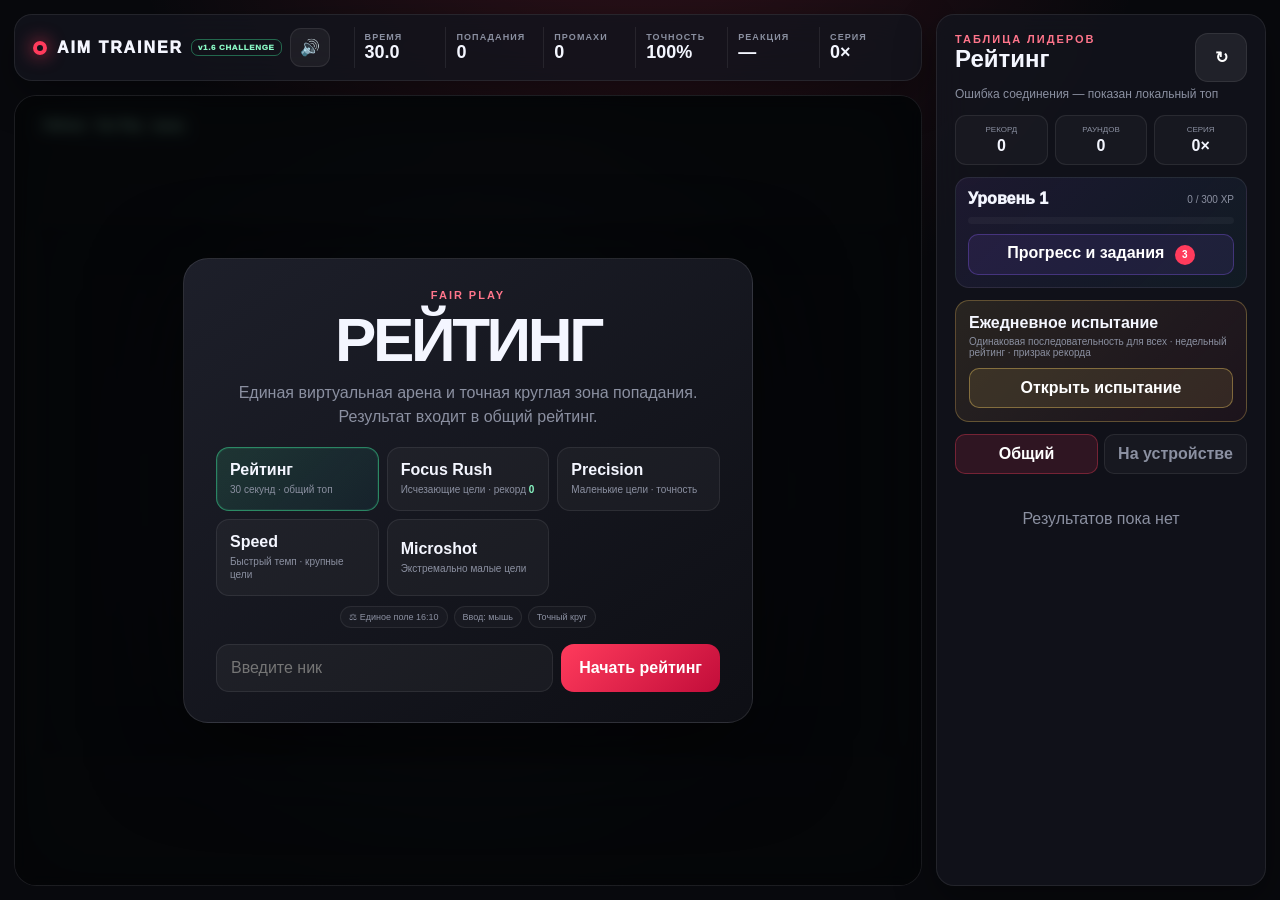
==== commit 2efefcb6: "Добавить интерфейс Challenge Update 1.6" ====
--- a/index.html
+++ b/index.html
@@ -4,19 +4,21 @@
   <meta charset="UTF-8">
   <meta name="viewport" content="width=device-width, initial-scale=1, viewport-fit=cover">
   <meta name="theme-color" content="#08090d">
-  <title>AIM TRAINER — Training Lab</title>
+  <title>AIM TRAINER — Challenge</title>
 
-  <link rel="stylesheet" href="css/main.css?v=1.5.0">
-  <link rel="stylesheet" href="css/leaderboard.css?v=1.5.0">
-  <link rel="stylesheet" href="css/progression.css?v=1.5.0">
-  <link rel="stylesheet" href="css/lab.css?v=1.5.0">
+  <link rel="stylesheet" href="css/main.css?v=1.6.0">
+  <link rel="stylesheet" href="css/leaderboard.css?v=1.6.0">
+  <link rel="stylesheet" href="css/progression.css?v=1.6.0">
+  <link rel="stylesheet" href="css/lab.css?v=1.6.0">
+  <link rel="stylesheet" href="css/challenge.css?v=1.6.0">
 
-  <script src="config.js?v=1.5.0" defer></script>
-  <script src="js/game.js?v=1.5.0" defer></script>
-  <script src="js/leaderboard.js?v=1.5.0" defer></script>
-  <script src="js/combo.js?v=1.5.0" defer></script>
-  <script src="js/progression.js?v=1.5.0" defer></script>
-  <script src="js/lab.js?v=1.5.0" defer></script>
+  <script src="config.js?v=1.6.0" defer></script>
+  <script src="js/game.js?v=1.6.0" defer></script>
+  <script src="js/leaderboard.js?v=1.6.0" defer></script>
+  <script src="js/combo.js?v=1.6.0" defer></script>
+  <script src="js/progression.js?v=1.6.0" defer></script>
+  <script src="js/lab.js?v=1.6.0" defer></script>
+  <script src="js/challenge.js?v=1.6.0" defer></script>
 </head>
 <body>
   <div class="app">
@@ -25,7 +27,7 @@
         <div class="logo">
           <i></i>
           AIM TRAINER
-          <span class="version-tag">v1.5 LAB</span>
+          <span class="version-tag">v1.6 CHALLENGE</span>
           <button class="sound-btn" id="soundButton" type="button" title="Включить или выключить звук">🔊</button>
         </div>
 
@@ -88,6 +90,13 @@
       <div class="status" id="leaderboardStatus">Загрузка результатов…</div>
       <div class="profile-mini"><div><span>Рекорд</span><strong id="profileBest">0</strong></div><div><span>Раундов</span><strong id="profileRounds">0</strong></div><div><span>Серия</span><strong id="profileCombo">0×</strong></div></div>
       <div class="progress-card"><div class="progress-top"><strong class="level-badge" id="levelBadge">Уровень 1</strong><span class="xp-text" id="xpText">0 / 300 XP</span></div><div class="xp-bar"><div class="xp-fill" id="xpFill"></div></div><button class="progress-button" id="progressOpenButton" type="button">Прогресс и задания <span class="progress-dot" id="progressDot">3</span></button></div>
+
+      <div class="challenge-card">
+        <strong>Ежедневное испытание</strong>
+        <span>Одинаковая последовательность для всех · недельный рейтинг · призрак рекорда</span>
+        <button id="challengeOpenButton" type="button">Открыть испытание</button>
+      </div>
+
       <div class="tabs"><button class="tab active" type="button" data-tab="global">Общий</button><button class="tab" type="button" data-tab="local">На устройстве</button></div>
       <div class="scores" id="scores"></div>
     </aside>
@@ -95,7 +104,7 @@
 
   <div class="progress-modal" id="progressModal" aria-hidden="true">
     <div class="progress-window" role="dialog" aria-modal="true" aria-labelledby="progressTitle">
-      <div class="progress-header"><div><div class="eyebrow">Training Lab Update 1.5</div><h2 id="progressTitle">Профиль игрока</h2></div><button class="progress-close" id="progressCloseButton" type="button" aria-label="Закрыть">✕</button></div>
+      <div class="progress-header"><div><div class="eyebrow">Challenge Update 1.6</div><h2 id="progressTitle">Профиль игрока</h2></div><button class="progress-close" id="progressCloseButton" type="button" aria-label="Закрыть">✕</button></div>
       <div class="progress-tabs"><button class="progress-tab active" type="button" data-progress-tab="missions">Задания</button><button class="progress-tab" type="button" data-progress-tab="achievements">Достижения</button><button class="progress-tab" type="button" data-progress-tab="history">История</button></div>
       <section class="progress-pane active" id="progressPane-missions"><div class="mission-list" id="missionList"></div></section>
       <section class="progress-pane" id="progressPane-achievements"><div class="achievement-list" id="achievementList"></div></section>
@@ -120,5 +129,38 @@
       <div class="lab-recommendation" id="labRecommendation"></div>
     </div>
   </div>
+
+  <div class="challenge-modal" id="challengeModal" aria-hidden="true">
+    <div class="challenge-window" role="dialog" aria-modal="true" aria-labelledby="challengeTitle">
+      <div class="challenge-head">
+        <div><div class="eyebrow">Challenge Update 1.6</div><h2 id="challengeTitle">Ежедневное испытание — <span id="challengeDate"></span></h2></div>
+        <button class="challenge-close" id="challengeCloseButton" type="button">✕</button>
+      </div>
+
+      <div class="challenge-grid">
+        <section class="challenge-panel">
+          <h3>Испытание дня</h3>
+          <div class="challenge-message">40 фиксированных целей · 25 секунд · одна и та же последовательность у всех игроков.</div>
+          <div class="challenge-metrics">
+            <div class="challenge-metric"><strong id="challengeSeed">—</strong><span>Seed дня</span></div>
+            <div class="challenge-metric"><strong id="challengeStreak">0</strong><span>Серия дней</span></div>
+            <div class="challenge-metric"><strong id="challengeBest">0</strong><span>Личный рекорд</span></div>
+          </div>
+          <div class="challenge-calendar" id="challengeCalendar"></div>
+          <div class="challenge-goal" id="challengeGoal"></div>
+          <div class="challenge-message" id="challengeStatus">Готово к запуску</div>
+          <div class="challenge-actions">
+            <button id="challengeStartButton" type="button">Начать испытание</button>
+            <button class="secondary" id="challengeRefreshButton" type="button">Обновить рейтинг</button>
+          </div>
+        </section>
+
+        <section class="challenge-panel">
+          <h3>Недельный рейтинг</h3>
+          <div class="challenge-list" id="challengeRanking"></div>
+        </section>
+      </div>
+    </div>
+  </div>
 </body>
 </html>
--- a/css/challenge.css
+++ b/css/challenge.css
@@ -0,0 +1 @@
+.challenge-card{margin-bottom:12px;padding:13px;border:1px solid rgba(255,209,102,.28);border-radius:14px;background:linear-gradient(135deg,rgba(255,209,102,.1),rgba(255,59,92,.05))}.challenge-card strong,.challenge-card span{display:block}.challenge-card span{margin-top:4px;color:var(--muted);font-size:10px}.challenge-card button{width:100%;margin-top:10px;padding:10px;border:1px solid rgba(255,209,102,.38);border-radius:10px;color:#fff;font-weight:900;cursor:pointer;background:rgba(255,209,102,.1)}.challenge-modal{position:fixed;z-index:1200;inset:0;display:none;place-items:center;padding:18px;background:rgba(5,6,11,.88);backdrop-filter:blur(12px)}.challenge-modal.show{display:grid}.challenge-window{width:min(860px,100%);max-height:92dvh;overflow:auto;padding:22px;border:1px solid var(--line);border-radius:24px;background:#11131df7;box-shadow:0 30px 100px #000b}.challenge-head{display:flex;align-items:flex-start;justify-content:space-between;gap:16px}.challenge-head h2{margin:4px 0 0}.challenge-close{width:40px;height:40px;border:1px solid var(--line);border-radius:12px;color:white;cursor:pointer;background:#ffffff0a}.challenge-grid{display:grid;grid-template-columns:1.1fr .9fr;gap:14px;margin-top:18px}.challenge-panel{padding:15px;border:1px solid var(--line);border-radius:16px;background:#ffffff06}.challenge-panel h3{margin:0 0 10px}.challenge-metrics{display:grid;grid-template-columns:repeat(3,1fr);gap:8px;margin:12px 0}.challenge-metric{padding:11px;border:1px solid var(--line);border-radius:12px;text-align:center;background:#ffffff05}.challenge-metric strong,.challenge-metric span{display:block}.challenge-metric span{margin-top:4px;color:var(--muted);font-size:9px;text-transform:uppercase}.challenge-calendar{display:grid;grid-template-columns:repeat(7,1fr);gap:6px}.challenge-day{padding:8px 4px;text-align:center;border:1px solid var(--line);border-radius:10px;color:var(--muted);background:#ffffff04}.challenge-day.done{color:#9af5c8;border-color:#42f5a455;background:#42f5a40c}.challenge-list{display:grid;gap:7px}.challenge-rank{display:grid;grid-template-columns:28px 1fr auto;gap:8px;align-items:center;padding:10px;border:1px solid var(--line);border-radius:11px;background:#ffffff05}.challenge-rank small{display:block;color:var(--muted)}.challenge-actions{display:flex;gap:8px;margin-top:14px}.challenge-actions button{flex:1;padding:12px;border:0;border-radius:12px;color:#fff;font-weight:900;cursor:pointer;background:linear-gradient(135deg,#ffb347,#ff3b5c)}.challenge-actions button.secondary{border:1px solid var(--line);background:#ffffff0a}.ghost-delta{position:absolute;z-index:9;right:18px;top:16px;padding:7px 10px;border:1px solid rgba(139,92,246,.3);border-radius:999px;color:#d7c8ff;font-size:10px;font-weight:850;background:rgba(8,9,13,.78);pointer-events:none}.ghost-dot{position:absolute;z-index:4;width:16px;height:16px;border:2px solid rgba(139,92,246,.8);border-radius:50%;transform:translate(-50%,-50%);box-shadow:0 0 18px rgba(139,92,246,.5);pointer-events:none}.challenge-message{padding:12px;border:1px solid var(--line);border-radius:12px;color:var(--muted);background:#ffffff05}.challenge-goal{margin-top:10px;padding:11px;border:1px solid rgba(139,92,246,.28);border-radius:12px;color:#d8cbff;background:rgba(139,92,246,.08)}@media(max-width:760px){.challenge-grid{grid-template-columns:1fr}.challenge-metrics{grid-template-columns:1fr 1fr}.challenge-actions{flex-direction:column}}
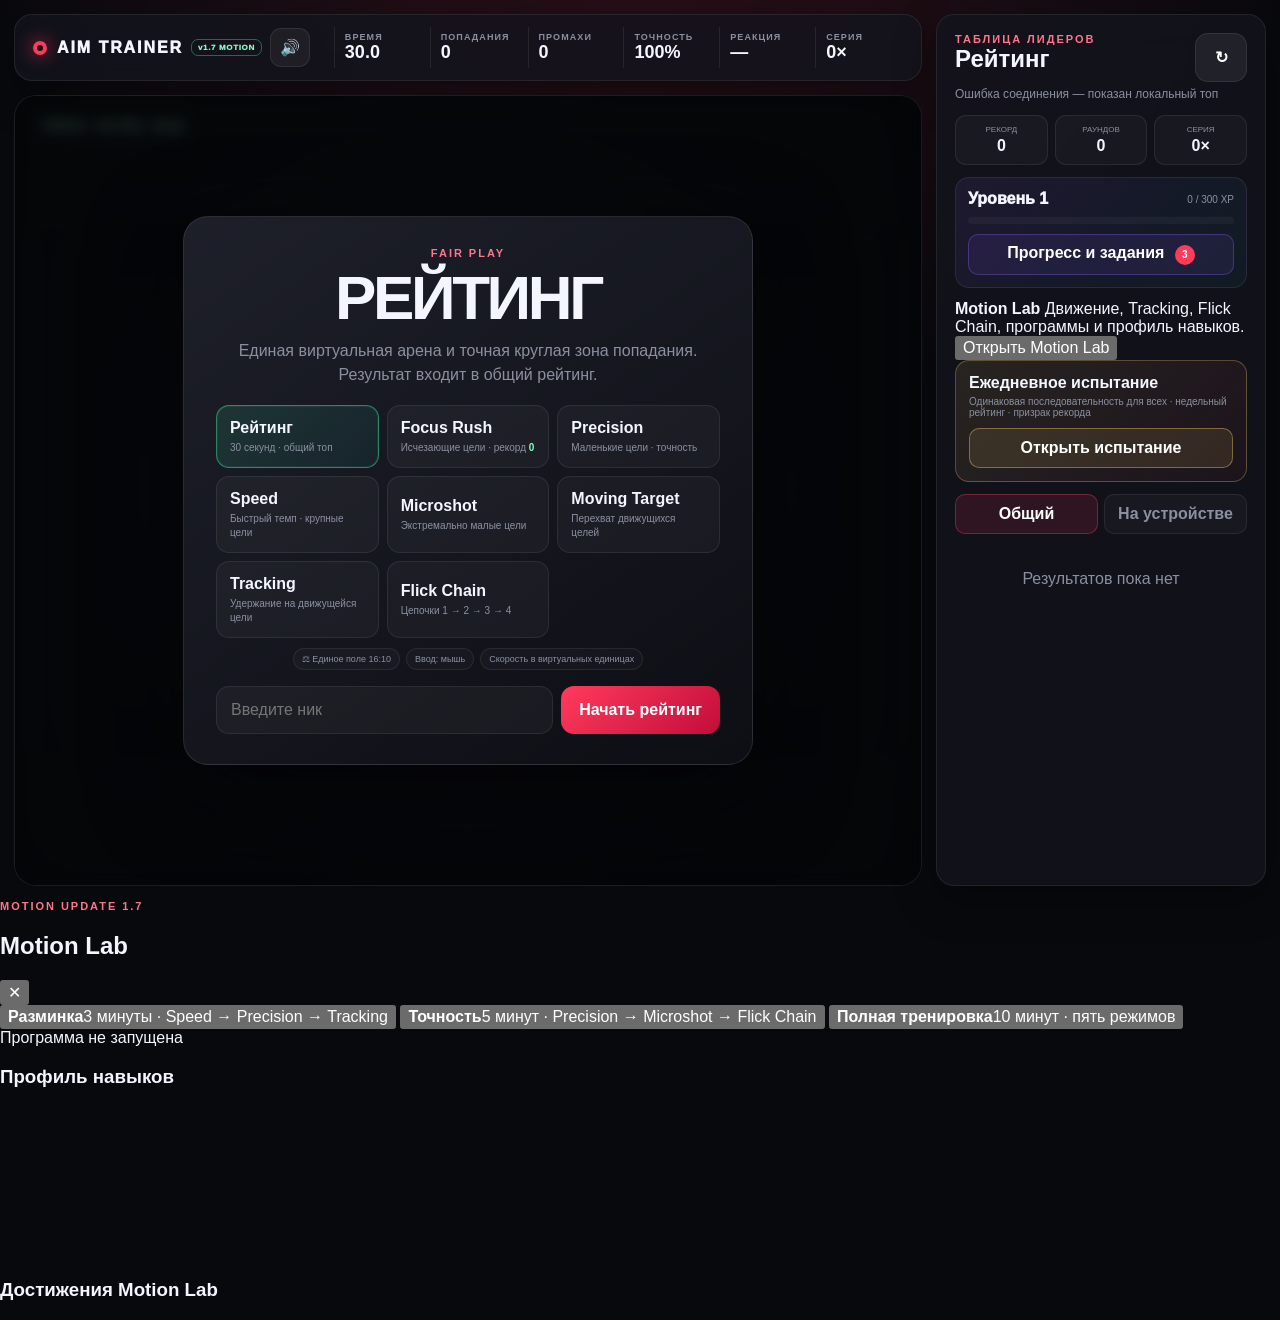
==== commit 0f1c9e76: "Обновить интерфейс Motion Update 1.7" ====
--- a/index.html
+++ b/index.html
@@ -4,21 +4,23 @@
   <meta charset="UTF-8">
   <meta name="viewport" content="width=device-width, initial-scale=1, viewport-fit=cover">
   <meta name="theme-color" content="#08090d">
-  <title>AIM TRAINER — Challenge</title>
-
-  <link rel="stylesheet" href="css/main.css?v=1.6.0">
-  <link rel="stylesheet" href="css/leaderboard.css?v=1.6.0">
-  <link rel="stylesheet" href="css/progression.css?v=1.6.0">
-  <link rel="stylesheet" href="css/lab.css?v=1.6.0">
-  <link rel="stylesheet" href="css/challenge.css?v=1.6.0">
-
-  <script src="config.js?v=1.6.0" defer></script>
-  <script src="js/game.js?v=1.6.0" defer></script>
-  <script src="js/leaderboard.js?v=1.6.0" defer></script>
-  <script src="js/combo.js?v=1.6.0" defer></script>
-  <script src="js/progression.js?v=1.6.0" defer></script>
-  <script src="js/lab.js?v=1.6.0" defer></script>
-  <script src="js/challenge.js?v=1.6.0" defer></script>
+  <title>AIM TRAINER — Motion Lab</title>
+
+  <link rel="stylesheet" href="css/main.css?v=1.7.0">
+  <link rel="stylesheet" href="css/leaderboard.css?v=1.7.0">
+  <link rel="stylesheet" href="css/progression.css?v=1.7.0">
+  <link rel="stylesheet" href="css/lab.css?v=1.7.0">
+  <link rel="stylesheet" href="css/challenge.css?v=1.7.0">
+  <link rel="stylesheet" href="css/motion.css?v=1.7.0">
+
+  <script src="config.js?v=1.7.0" defer></script>
+  <script src="js/game.js?v=1.7.0" defer></script>
+  <script src="js/leaderboard.js?v=1.7.0" defer></script>
+  <script src="js/combo.js?v=1.7.0" defer></script>
+  <script src="js/progression.js?v=1.7.0" defer></script>
+  <script src="js/lab.js?v=1.7.0" defer></script>
+  <script src="js/challenge.js?v=1.7.0" defer></script>
+  <script src="js/motion.js?v=1.7.0" defer></script>
 </head>
 <body>
   <div class="app">
@@ -27,7 +29,7 @@
         <div class="logo">
           <i></i>
           AIM TRAINER
-          <span class="version-tag">v1.6 CHALLENGE</span>
+          <span class="version-tag">v1.7 MOTION</span>
           <button class="sound-btn" id="soundButton" type="button" title="Включить или выключить звук">🔊</button>
         </div>
 
@@ -42,33 +44,36 @@
       </header>
 
       <div class="arena" id="arena">
-        <div class="mode-hud" id="modeHud">Рейтинг · Fair Play · мышь</div>
+        <div class="mode-hud" id="modeHud">Рейтинг · мышь</div>
         <div class="playfield" id="playfield" aria-label="Игровое поле">
           <button class="target" id="target" type="button" tabindex="-1" aria-hidden="true"></button>
         </div>
 
         <div class="overlay" id="overlay">
           <div class="menu">
-            <div class="eyebrow" id="menuEyebrow">Training Lab</div>
+            <div class="eyebrow" id="menuEyebrow">Motion Lab</div>
             <h1 id="menuTitle">РЕЙТИНГ</h1>
             <p id="menuDescription">Честное виртуальное поле и точная круглая зона попадания.</p>
 
-            <div class="mode-selector lab-modes" aria-label="Выбор режима">
+            <div class="mode-selector lab-modes motion-modes" aria-label="Выбор режима">
               <button class="mode-button active" type="button" data-game-mode="ranked" aria-pressed="true"><strong>Рейтинг</strong><span>30 секунд · общий топ</span></button>
               <button class="mode-button" type="button" data-game-mode="rush" aria-pressed="false"><strong>Focus Rush</strong><span>Исчезающие цели · рекорд <b id="rushBest">0</b></span></button>
               <button class="mode-button" type="button" data-game-mode="precision" aria-pressed="false"><strong>Precision</strong><span>Маленькие цели · точность</span></button>
               <button class="mode-button" type="button" data-game-mode="speed" aria-pressed="false"><strong>Speed</strong><span>Быстрый темп · крупные цели</span></button>
               <button class="mode-button" type="button" data-game-mode="microshot" aria-pressed="false"><strong>Microshot</strong><span>Экстремально малые цели</span></button>
+              <button class="mode-button motion-mode" type="button" data-game-mode="moving" aria-pressed="false"><strong>Moving Target</strong><span>Перехват движущихся целей</span></button>
+              <button class="mode-button motion-mode" type="button" data-game-mode="tracking" aria-pressed="false"><strong>Tracking</strong><span>Удержание на движущейся цели</span></button>
+              <button class="mode-button motion-mode" type="button" data-game-mode="flick" aria-pressed="false"><strong>Flick Chain</strong><span>Цепочки 1 → 2 → 3 → 4</span></button>
             </div>
 
             <div class="fair-info">
               <span>⚖ Единое поле 16:10</span>
               <span id="inputBadge">Ввод: мышь</span>
-              <span>Точный круг</span>
+              <span>Скорость в виртуальных единицах</span>
             </div>
 
             <div class="result" id="resultGrid">
-              <div><strong id="resultHits">0</strong><span>Целей</span></div>
+              <div><strong id="resultHits">0</strong><span>Очков</span></div>
               <div><strong id="resultAccuracy">0%</strong><span>Точность</span></div>
               <div><strong id="resultReaction">—</strong><span>Реакция</span></div>
             </div>
@@ -86,10 +91,29 @@
     </section>
 
     <aside class="leaderboard">
-      <div class="leaderboard-head"><div><div class="eyebrow">Таблица лидеров</div><h2>Рейтинг</h2></div><button class="btn secondary refresh-button" id="refreshButton" type="button" title="Обновить рейтинг">↻</button></div>
+      <div class="leaderboard-head">
+        <div><div class="eyebrow">Таблица лидеров</div><h2>Рейтинг</h2></div>
+        <button class="btn secondary refresh-button" id="refreshButton" type="button" title="Обновить рейтинг">↻</button>
+      </div>
       <div class="status" id="leaderboardStatus">Загрузка результатов…</div>
-      <div class="profile-mini"><div><span>Рекорд</span><strong id="profileBest">0</strong></div><div><span>Раундов</span><strong id="profileRounds">0</strong></div><div><span>Серия</span><strong id="profileCombo">0×</strong></div></div>
-      <div class="progress-card"><div class="progress-top"><strong class="level-badge" id="levelBadge">Уровень 1</strong><span class="xp-text" id="xpText">0 / 300 XP</span></div><div class="xp-bar"><div class="xp-fill" id="xpFill"></div></div><button class="progress-button" id="progressOpenButton" type="button">Прогресс и задания <span class="progress-dot" id="progressDot">3</span></button></div>
+
+      <div class="profile-mini">
+        <div><span>Рекорд</span><strong id="profileBest">0</strong></div>
+        <div><span>Раундов</span><strong id="profileRounds">0</strong></div>
+        <div><span>Серия</span><strong id="profileCombo">0×</strong></div>
+      </div>
+
+      <div class="progress-card">
+        <div class="progress-top"><strong class="level-badge" id="levelBadge">Уровень 1</strong><span class="xp-text" id="xpText">0 / 300 XP</span></div>
+        <div class="xp-bar"><div class="xp-fill" id="xpFill"></div></div>
+        <button class="progress-button" id="progressOpenButton" type="button">Прогресс и задания <span class="progress-dot" id="progressDot">3</span></button>
+      </div>
+
+      <div class="motion-card">
+        <strong>Motion Lab</strong>
+        <span>Движение, Tracking, Flick Chain, программы и профиль навыков.</span>
+        <button id="motionOpenButton" type="button">Открыть Motion Lab</button>
+      </div>
 
       <div class="challenge-card">
         <strong>Ежедневное испытание</strong>
@@ -97,15 +121,25 @@
         <button id="challengeOpenButton" type="button">Открыть испытание</button>
       </div>
 
-      <div class="tabs"><button class="tab active" type="button" data-tab="global">Общий</button><button class="tab" type="button" data-tab="local">На устройстве</button></div>
+      <div class="tabs">
+        <button class="tab active" type="button" data-tab="global">Общий</button>
+        <button class="tab" type="button" data-tab="local">На устройстве</button>
+      </div>
       <div class="scores" id="scores"></div>
     </aside>
   </div>
 
   <div class="progress-modal" id="progressModal" aria-hidden="true">
     <div class="progress-window" role="dialog" aria-modal="true" aria-labelledby="progressTitle">
-      <div class="progress-header"><div><div class="eyebrow">Challenge Update 1.6</div><h2 id="progressTitle">Профиль игрока</h2></div><button class="progress-close" id="progressCloseButton" type="button" aria-label="Закрыть">✕</button></div>
-      <div class="progress-tabs"><button class="progress-tab active" type="button" data-progress-tab="missions">Задания</button><button class="progress-tab" type="button" data-progress-tab="achievements">Достижения</button><button class="progress-tab" type="button" data-progress-tab="history">История</button></div>
+      <div class="progress-header">
+        <div><div class="eyebrow">Motion Update 1.7</div><h2 id="progressTitle">Профиль игрока</h2></div>
+        <button class="progress-close" id="progressCloseButton" type="button" aria-label="Закрыть">✕</button>
+      </div>
+      <div class="progress-tabs">
+        <button class="progress-tab active" type="button" data-progress-tab="missions">Задания</button>
+        <button class="progress-tab" type="button" data-progress-tab="achievements">Достижения</button>
+        <button class="progress-tab" type="button" data-progress-tab="history">История</button>
+      </div>
       <section class="progress-pane active" id="progressPane-missions"><div class="mission-list" id="missionList"></div></section>
       <section class="progress-pane" id="progressPane-achievements"><div class="achievement-list" id="achievementList"></div></section>
       <section class="progress-pane" id="progressPane-history"><div class="history-list" id="historyList"></div></section>
@@ -114,7 +148,7 @@
 
   <div class="lab-modal" id="labModal" aria-hidden="true">
     <div class="lab-window" role="dialog" aria-modal="true" aria-labelledby="labTitle">
-      <div class="lab-header"><div><div class="eyebrow">Training Lab 1.5</div><h2 id="labTitle">Разбор раунда</h2></div><button class="lab-close" id="labCloseButton" type="button">✕</button></div>
+      <div class="lab-header"><div><div class="eyebrow">Training Lab 1.7</div><h2 id="labTitle">Разбор раунда</h2></div><button class="lab-close" id="labCloseButton" type="button">✕</button></div>
       <div class="lab-score">
         <div class="lab-card lab-primary"><strong id="labAimScore">0</strong><span>Aim Score</span></div>
         <div class="lab-card"><strong id="labStability">0%</strong><span>Стабильность</span></div>
@@ -162,5 +196,36 @@
       </div>
     </div>
   </div>
+
+  <div class="motion-modal" id="motionModal" aria-hidden="true">
+    <div class="motion-window" role="dialog" aria-modal="true" aria-labelledby="motionTitle">
+      <div class="motion-head">
+        <div><div class="eyebrow">Motion Update 1.7</div><h2 id="motionTitle">Motion Lab</h2></div>
+        <button class="motion-close" id="motionCloseButton" type="button">✕</button>
+      </div>
+
+      <div class="motion-programs">
+        <button type="button" data-motion-program="warmup"><strong>Разминка</strong><span>3 минуты · Speed → Precision → Tracking</span></button>
+        <button type="button" data-motion-program="precision"><strong>Точность</strong><span>5 минут · Precision → Microshot → Flick Chain</span></button>
+        <button type="button" data-motion-program="full"><strong>Полная тренировка</strong><span>10 минут · пять режимов</span></button>
+      </div>
+
+      <div class="motion-program-status" id="motionProgramStatus">Программа не запущена</div>
+
+      <div class="motion-grid">
+        <section class="motion-panel">
+          <h3>Профиль навыков</h3>
+          <canvas id="motionRadar" class="motion-radar"></canvas>
+          <div class="motion-skills" id="motionSkills"></div>
+        </section>
+
+        <section class="motion-panel">
+          <h3>Достижения Motion Lab</h3>
+          <div class="motion-achievements" id="motionAchievements"></div>
+          <div class="motion-recommendation" id="motionRecommendation"></div>
+        </section>
+      </div>
+    </div>
+  </div>
 </body>
 </html>
